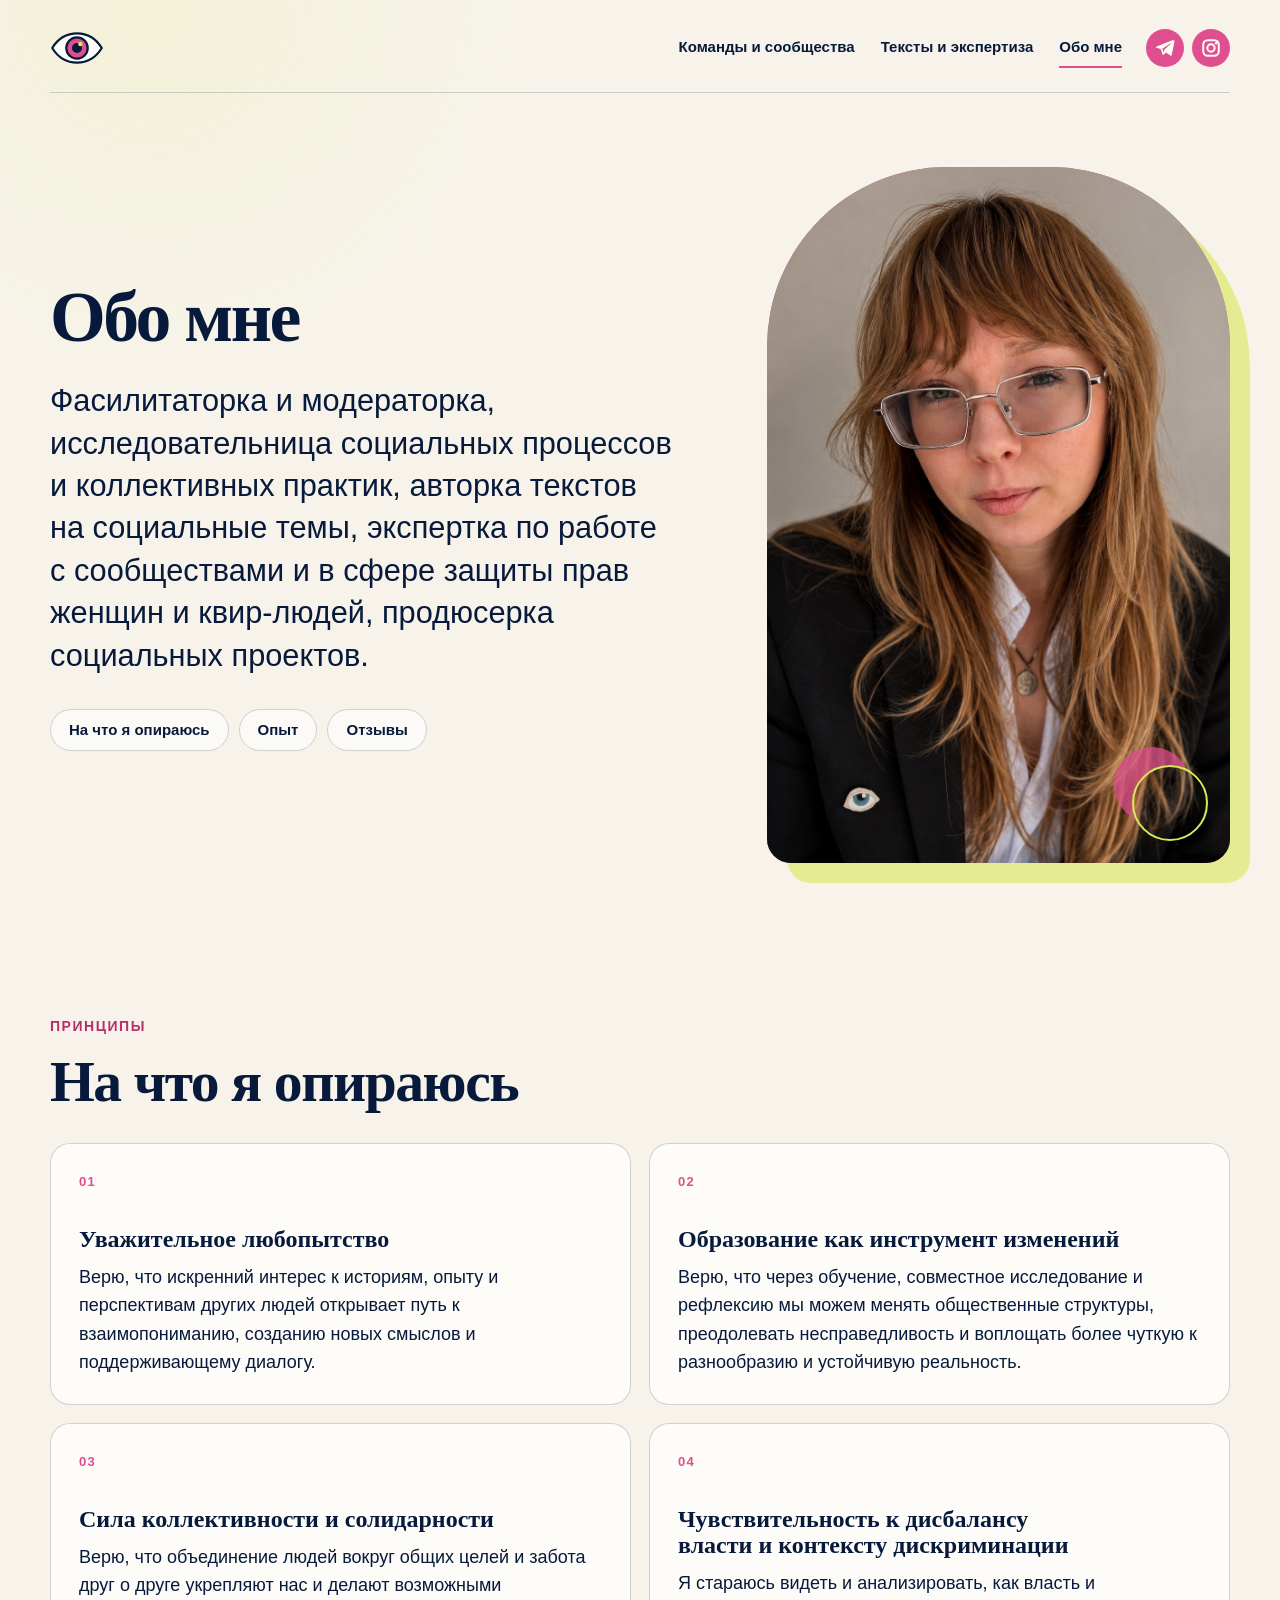
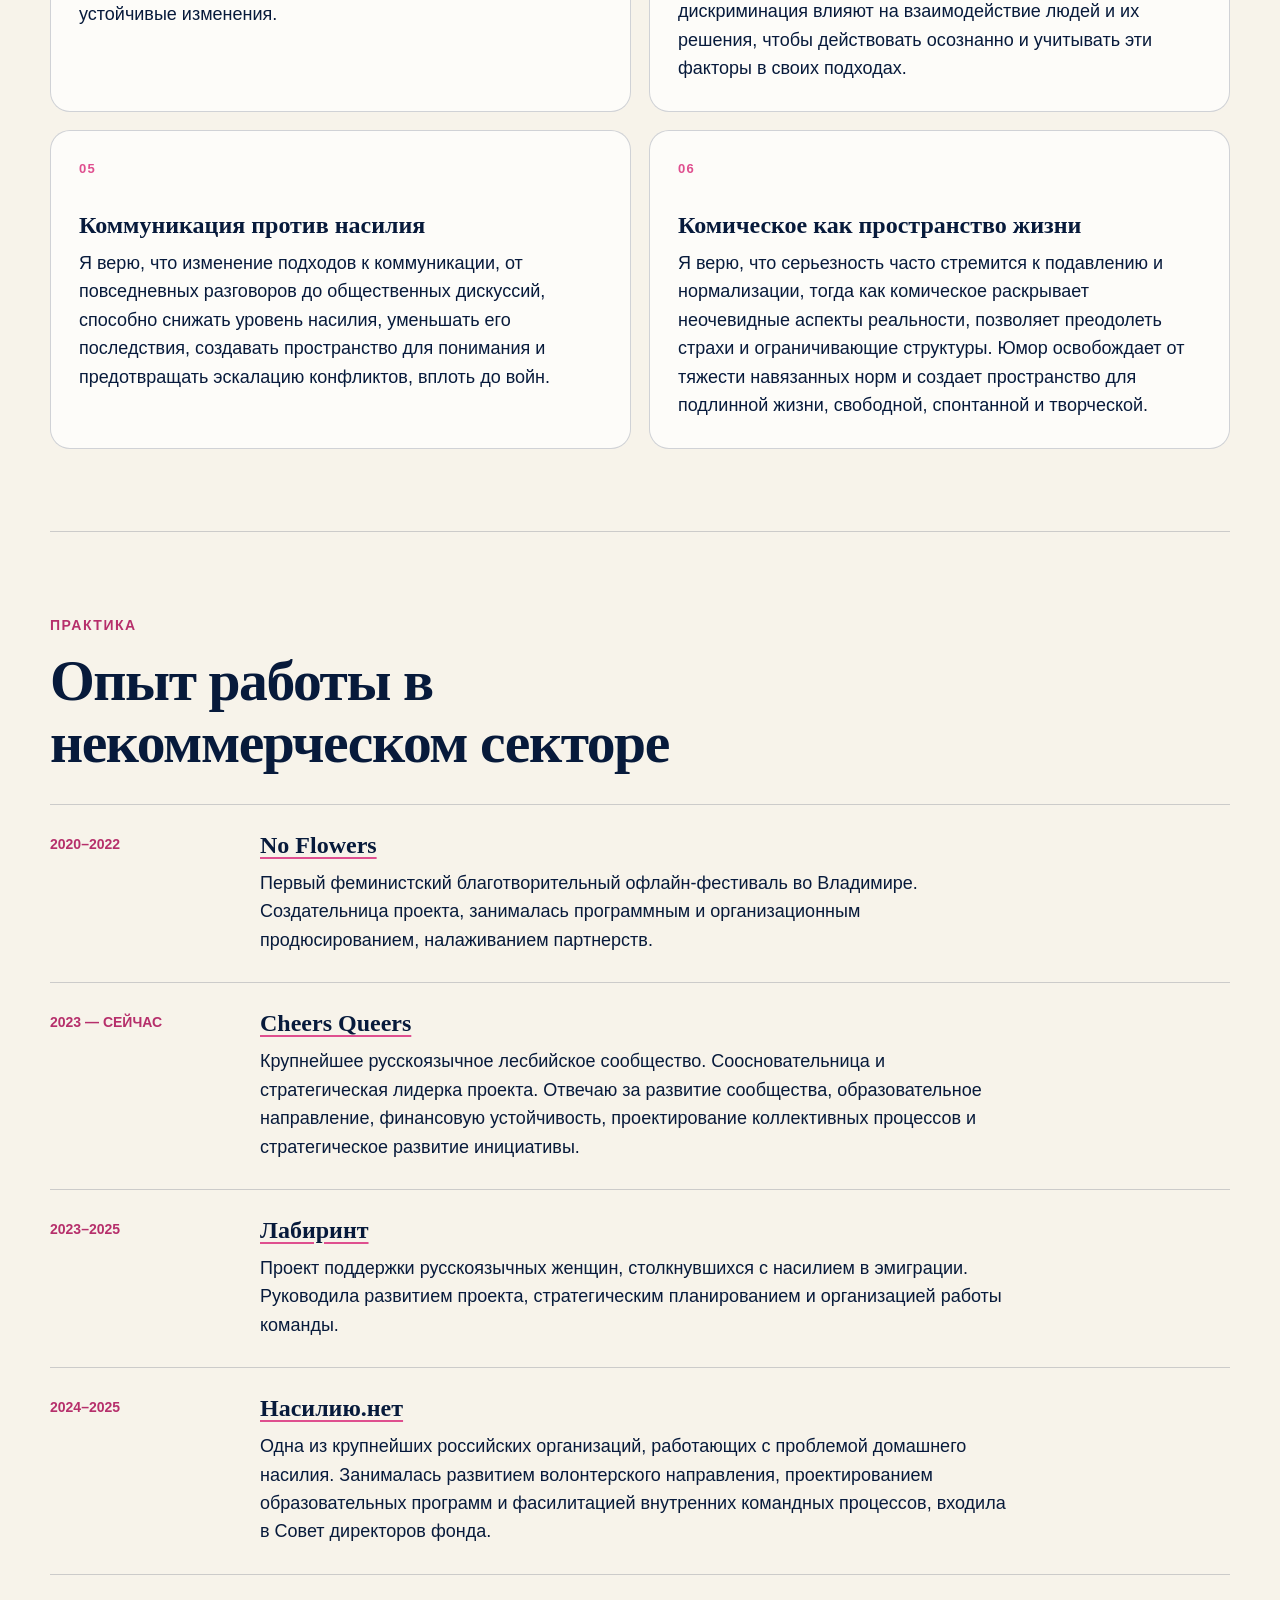
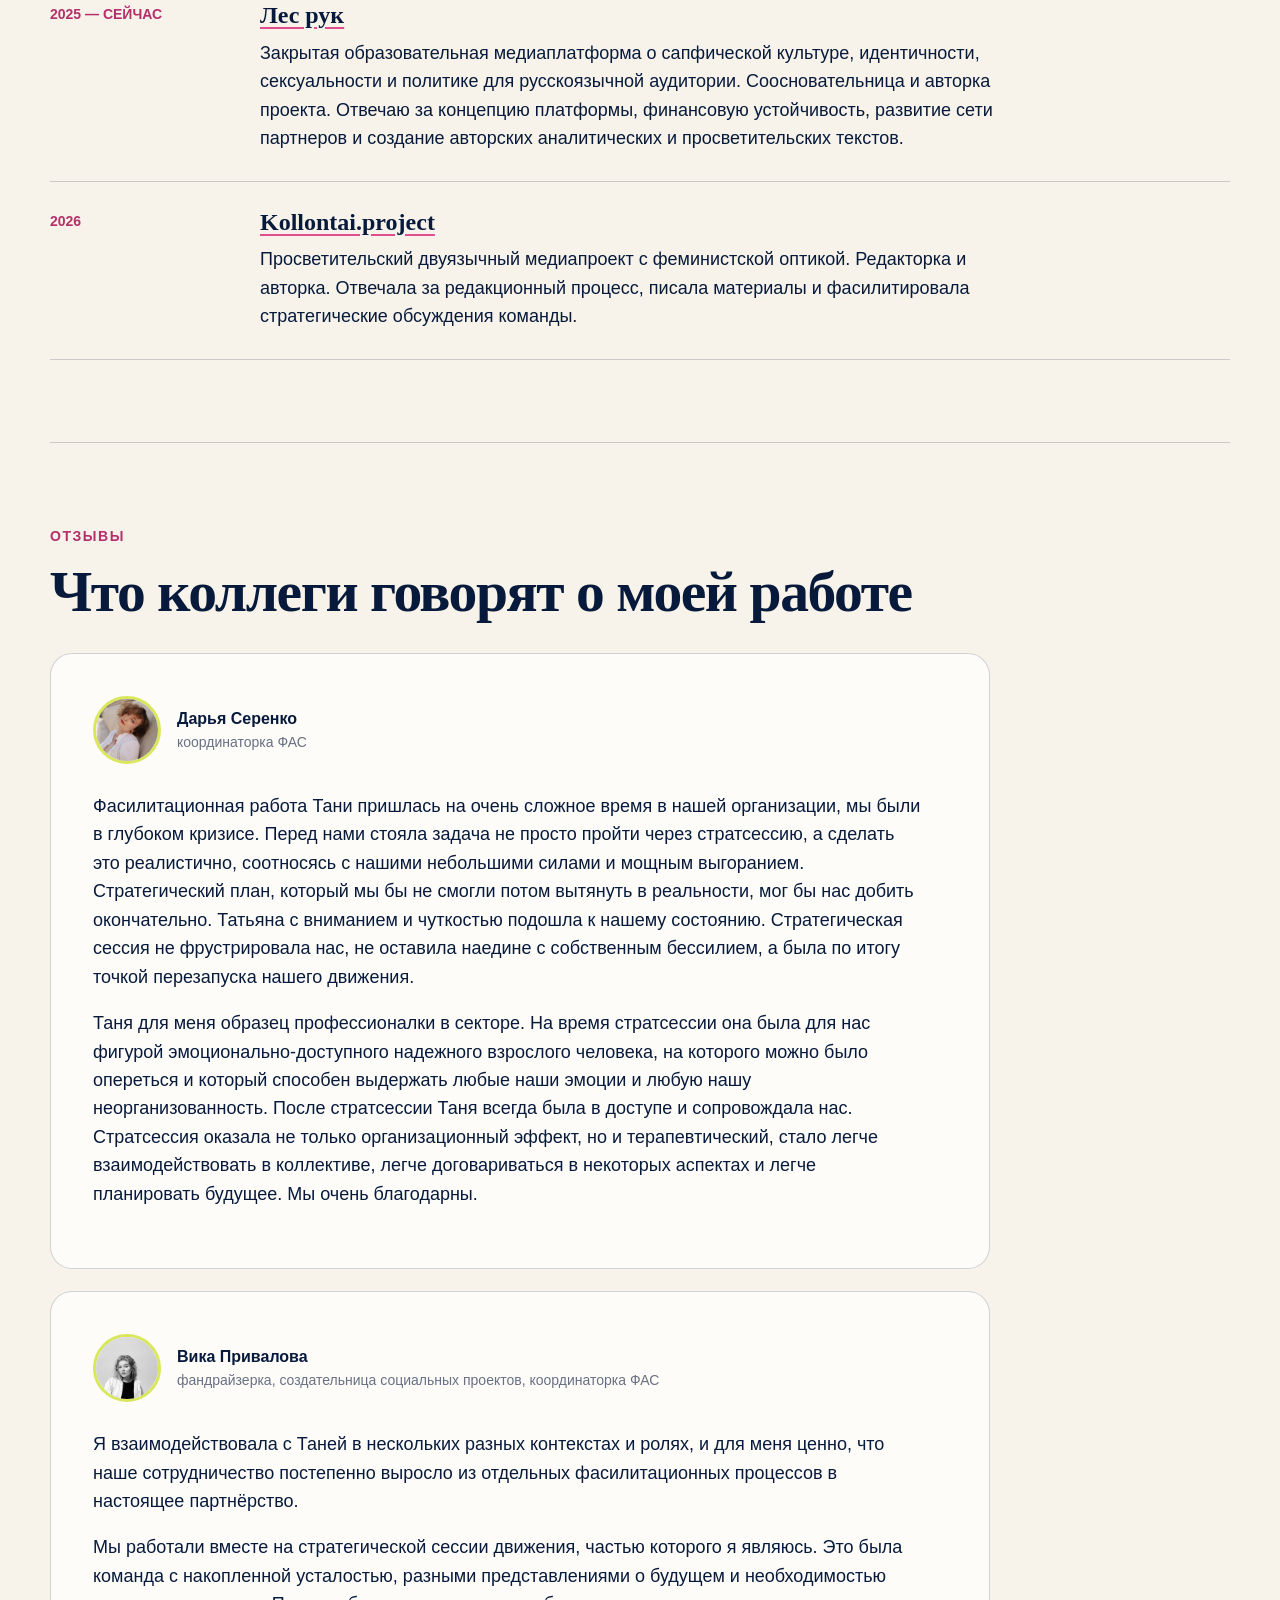
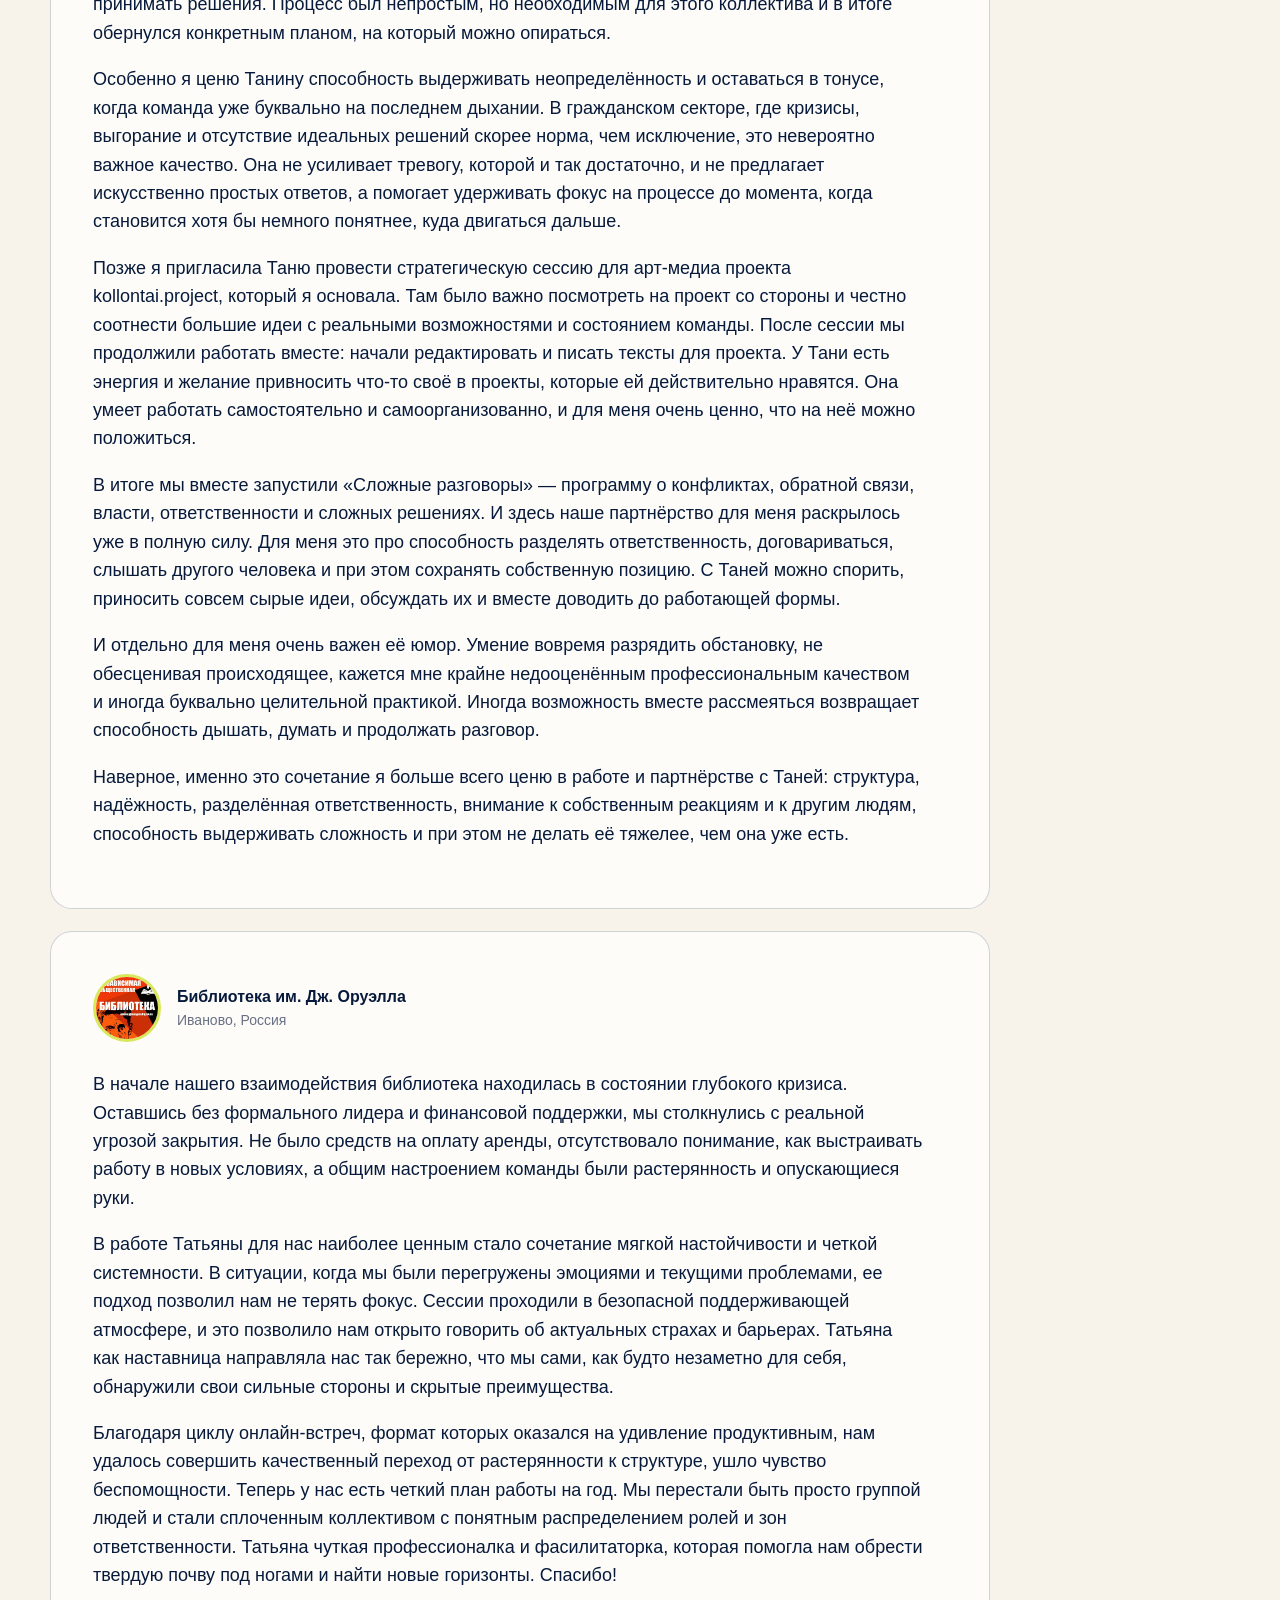
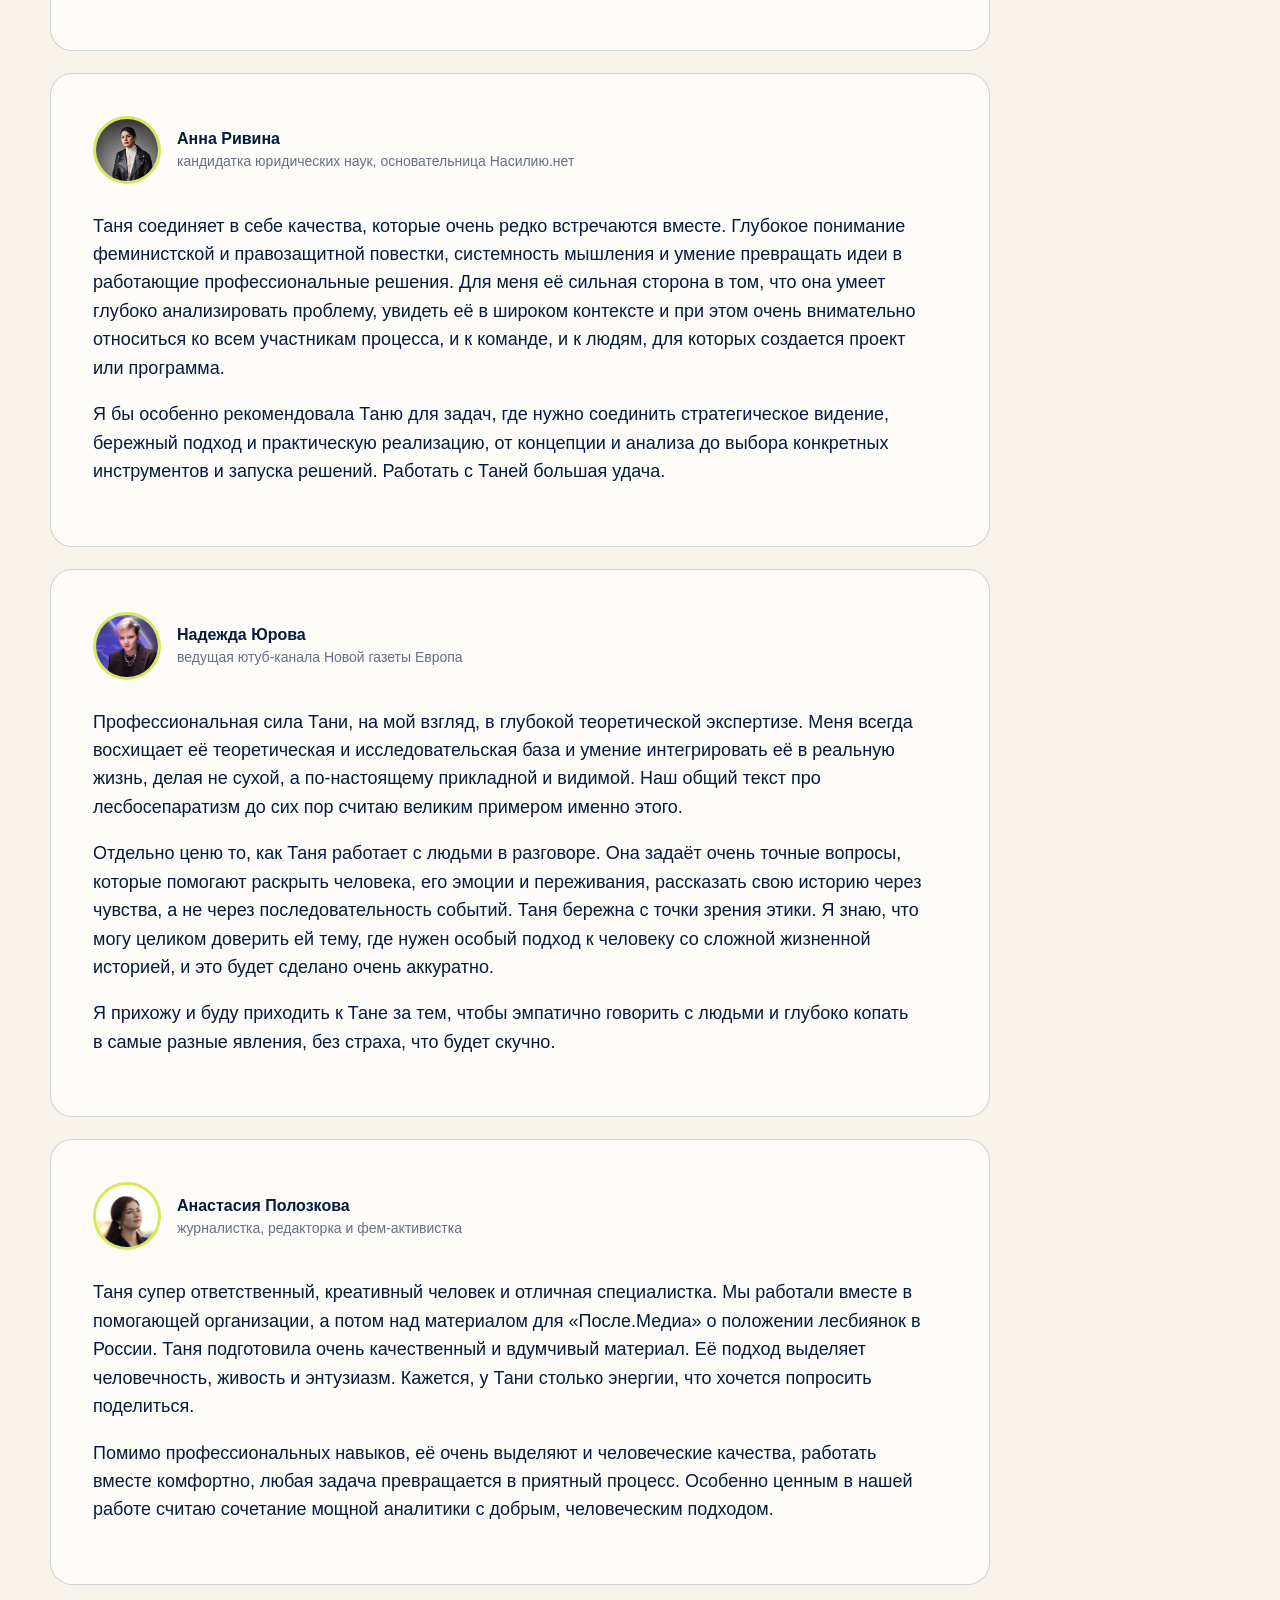
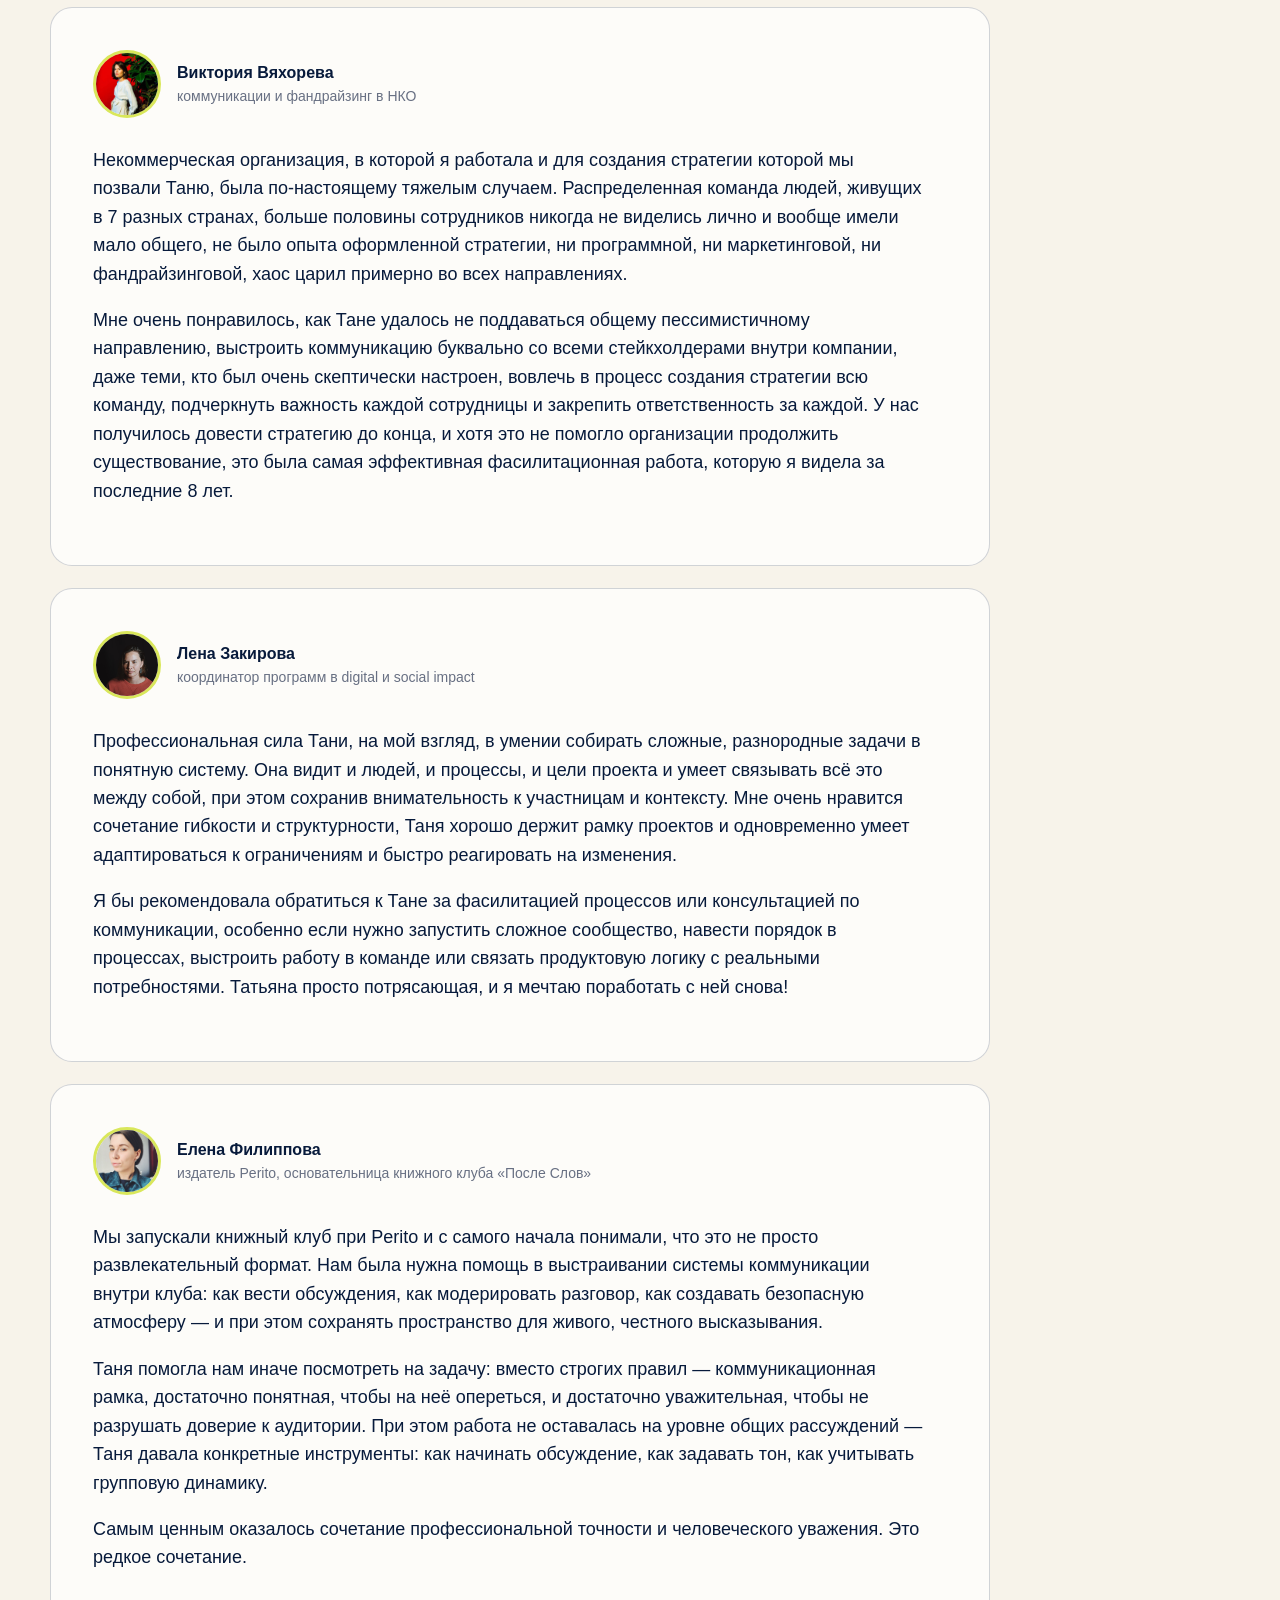
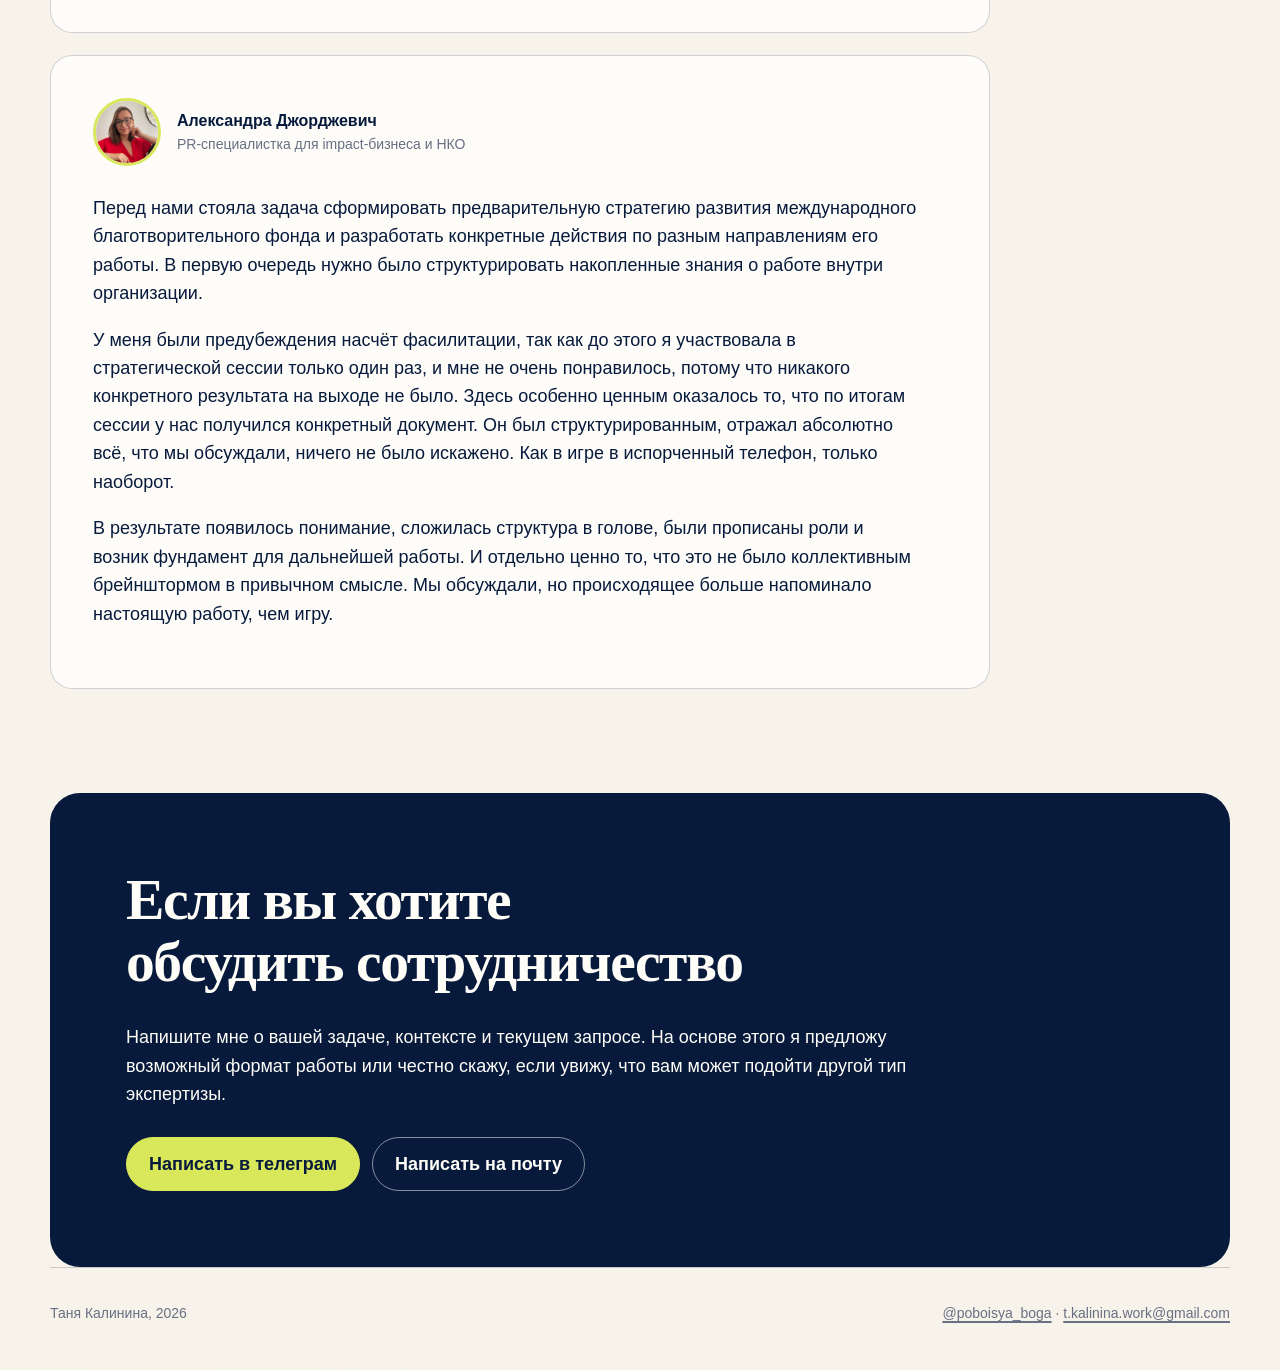
==== about/index.html @ a61ce068 "Ver 1.9" ====
<!DOCTYPE html>
<html lang="ru">
<head>
<meta charset="utf-8">
<!-- Google Tag Manager -->
<script>(function(w,d,s,l,i){w[l]=w[l]||[];w[l].push({'gtm.start':
new Date().getTime(),event:'gtm.js'});var f=d.getElementsByTagName(s)[0],
j=d.createElement(s),dl=l!='dataLayer'?'&l='+l:'';j.async=true;j.src=
'https://www.googletagmanager.com/gtm.js?id='+i+dl;f.parentNode.insertBefore(j,f);
})(window,document,'script','dataLayer','GTM-56VS6ZNW');</script>
<!-- End Google Tag Manager -->

<meta name="viewport" content="width=device-width, initial-scale=1, viewport-fit=cover">
<title>Обо мне — Таня Калинина</title>
<meta name="description" content="Принципы работы, опыт в некоммерческом секторе и полные отзывы коллег.">
<link rel="canonical" href="https://poboisyaboga.com/about/">
<link rel="icon" href="/favicon.svg?v=2" type="image/svg+xml">
<link rel="icon" href="/favicon-32.png?v=2" sizes="32x32" type="image/png">
<link rel="apple-touch-icon" href="/apple-touch-icon.png?v=2">
<meta property="og:type" content="website">
<meta property="og:locale" content="ru_RU">
<meta property="og:url" content="https://poboisyaboga.com/about/">
<meta property="og:title" content="Обо мне и моём опыте">
<meta property="og:description" content="Принципы работы, опыт в некоммерческом секторе и полные отзывы коллег.">
<meta property="og:image" content="https://poboisyaboga.com/og-cover.jpg">
<meta property="og:image:width" content="1200">
<meta property="og:image:height" content="630">
<meta property="og:image:alt" content="Таня Калинина, фасилитаторка и авторка текстов">
<meta name="twitter:card" content="summary_large_image">
<link rel="stylesheet" href="/styles.css?v=9">
<script src="/site.js?v=9" defer></script>
<script type="application/ld+json">
{
 "@context": "https://schema.org",
 "@type": "Person",
 "name": "Таня Калинина",
 "alternateName": "Татьяна Калинина",
 "url": "https://poboisyaboga.com/",
 "image": "https://poboisyaboga.com/img/portrait.jpg",
 "jobTitle": "Фасилитаторка, исследовательница социальных процессов, авторка текстов",
 "description": "Фасилитаторка и модераторка, экспертка по работе с сообществами и в сфере защиты прав женщин и квир-людей, авторка аналитических текстов для медиа.",
 "email": "mailto:t.kalinina.work@gmail.com",
 "knowsLanguage": [
  "ru",
  "en"
 ],
 "knowsAbout": [
  "фасилитация",
  "стратегические сессии",
  "развитие сообществ",
  "комьюнити-билдинг",
  "права женщин",
  "права квир-людей",
  "феминизм",
  "некоммерческий сектор",
  "работа с конфликтами"
 ],
 "sameAs": [
  "https://t.me/poboisya_boga"
 ],
 "worksFor": [
  {
   "@type": "Organization",
   "name": "Cheers Queers"
  },
  {
   "@type": "Organization",
   "name": "Лес рук"
  }
 ]
}
</script>
</head>
<body class="about-page">
<!-- Google Tag Manager (noscript) -->
<noscript><iframe src="https://www.googletagmanager.com/ns.html?id=GTM-56VS6ZNW"
height="0" width="0" style="display:none;visibility:hidden"></iframe></noscript>
<!-- End Google Tag Manager (noscript) -->

<a class="skip" href="#main">К основному содержанию</a>
<div class="wrap">

<div class="topbar">
  <a class="site-symbol" href="/" aria-label="На главную"><img src="/eye-mark.svg" alt="" width="96" height="64"></a>
  <nav class="topnav" id="site-menu" aria-label="Разделы сайта">
    <a href="/teams/">Команды и сообщества</a>
    <a href="/texts/">Тексты и экспертиза</a>
    <a href="/about/" aria-current="page">Обо мне</a>
  </nav>
  <nav class="header-socials" aria-label="Социальные сети">
    <a class="social-link telegram" href="https://t.me/vot_i_dumai" target="_blank" rel="noopener noreferrer" aria-label="Telegram"><img src="/telegram-mark.svg" alt="" width="24" height="24"></a>
    <a class="social-link instagram" href="https://www.instagram.com/poboisya_boga/" target="_blank" rel="noopener noreferrer" aria-label="Instagram"><img src="/instagram-mark.svg" alt="" width="24" height="24"></a>
  </nav>
  <button class="menu-toggle" type="button" aria-expanded="false" aria-controls="site-menu"><span class="menu-label">Меню</span><span class="menu-lines" aria-hidden="true"><i></i><i></i></span></button>
</div>

<main id="main">
<header class="page-intro about-intro">
  <div class="page-intro-copy">
    <h1 class="page">Обо мне</h1>
    <p class="lead">Фасилитаторка и модераторка, исследовательница социальных процессов и коллективных практик, авторка текстов на социальные темы, экспертка по работе с сообществами и в сфере защиты прав женщин и квир-людей, продюсерка социальных проектов.</p>
    <nav class="anchors" aria-label="Разделы страницы">
      <a href="#creed">На что я опираюсь</a>
      <a href="#experience">Опыт</a>
      <a href="#reviews">Отзывы</a>
    </nav>
  </div>
  <figure class="about-portrait"><img src="/img/portrait.jpg" alt="Портрет Тани Калининой" width="900" height="1352"></figure>
</header>

<section id="creed">
  <p class="eyebrow">Принципы</p>
  <h2>На что я опираюсь</h2>
  <ol class="creed">
    <li><h4>Уважительное любопытство</h4><p>Верю, что искренний интерес к историям, опыту и перспективам других людей открывает путь к взаимопониманию, созданию новых смыслов и поддерживающему диалогу.</p></li>
    <li><h4>Образование как инструмент изменений</h4><p>Верю, что через обучение, совместное исследование и рефлексию мы можем менять общественные структуры, преодолевать несправедливость и воплощать более чуткую к разнообразию и устойчивую реальность.</p></li>
    <li><h4>Сила коллективности и солидарности</h4><p>Верю, что объединение людей вокруг общих целей и забота друг о друге укрепляют нас и делают возможными устойчивые изменения.</p></li>
    <li><h4>Чувствительность к дисбалансу власти и контексту дискриминации</h4><p>Я стараюсь видеть и анализировать, как власть и дискриминация влияют на взаимодействие людей и их решения, чтобы действовать осознанно и учитывать эти факторы в своих подходах.</p></li>
    <li><h4>Коммуникация против насилия</h4><p>Я верю, что изменение подходов к коммуникации, от повседневных разговоров до общественных дискуссий, способно снижать уровень насилия, уменьшать его последствия, создавать пространство для понимания и предотвращать эскалацию конфликтов, вплоть до войн.</p></li>
    <li><h4>Комическое как пространство жизни</h4><p>Я верю, что серьезность часто стремится к подавлению и нормализации, тогда как комическое раскрывает неочевидные аспекты реальности, позволяет преодолеть страхи и ограничивающие структуры. Юмор освобождает от тяжести навязанных норм и создает пространство для подлинной жизни, свободной, спонтанной и творческой.</p></li>
  </ol>
</section>

<section id="experience">
  <p class="eyebrow">Практика</p>
  <h2>Опыт работы в некоммерческом секторе</h2>
  <ul class="years">
    <li><span class="when">2020–2022</span><div><h4><a href="https://kluch.media/materials/bez-prazdnika-milykh-dam-seksizma-i-stereotipov-feministskiy-festival-no-flowers-fest/" target="_blank" rel="noopener noreferrer">No Flowers</a></h4><p>Первый феминистский благотворительный офлайн-фестиваль во Владимире. Создательница проекта, занималась программным и организационным продюсированием, налаживанием партнерств.</p></div></li>
    <li><span class="when">2023 — сейчас</span><div><h4><a href="https://cheersdykes.com/" target="_blank" rel="noopener noreferrer">Cheers Queers</a></h4><p>Крупнейшее русскоязычное лесбийское сообщество. Соосновательница и стратегическая лидерка проекта. Отвечаю за развитие сообщества, образовательное направление, финансовую устойчивость, проектирование коллективных процессов и стратегическое развитие инициативы.</p></div></li>
    <li><span class="when">2023–2025</span><div><h4><a href="https://labirint.online/ru/" target="_blank" rel="noopener noreferrer">Лабиринт</a></h4><p>Проект поддержки русскоязычных женщин, столкнувшихся с насилием в эмиграции. Руководила развитием проекта, стратегическим планированием и организацией работы команды.</p></div></li>
    <li><span class="when">2024–2025</span><div><h4><a href="https://nasiliu.net/" target="_blank" rel="noopener noreferrer">Насилию.нет</a></h4><p>Одна из крупнейших российских организаций, работающих с проблемой домашнего насилия. Занималась развитием волонтерского направления, проектированием образовательных программ и фасилитацией внутренних командных процессов, входила в Совет директоров фонда.</p></div></li>
    <li><span class="when">2025 — сейчас</span><div><h4><a href="https://www.patreon.com/Cheers_Queers" target="_blank" rel="noopener noreferrer">Лес рук</a></h4><p>Закрытая образовательная медиаплатформа о сапфической культуре, идентичности, сексуальности и политике для русскоязычной аудитории. Соосновательница и авторка проекта. Отвечаю за концепцию платформы, финансовую устойчивость, развитие сети партнеров и создание авторских аналитических и просветительских текстов.</p></div></li>
    <li><span class="when">2026</span><div><h4><a href="https://www.instagram.com/kollontai.project?stkn=MXByOG9uOTU5Njc3Mw==" target="_blank" rel="noopener noreferrer">Kollontai.project</a></h4><p>Просветительский двуязычный медиапроект с феминистской оптикой. Редакторка и авторка. Отвечала за редакционный процесс, писала материалы и фасилитировала стратегические обсуждения команды.</p></div></li>
  </ul>
</section>

<section id="reviews">
  <p class="eyebrow">Отзывы</p>
  <h2>Что коллеги говорят о моей работе</h2>

  <div class="review">
    <div class="said"><img src="/img/people/serenko.jpg" alt="Дарья Серенко" width="220" height="220" loading="lazy"><p class="who"><b>Дарья Серенко</b>координаторка ФАС</p></div>
    <p>Фасилитационная работа Тани пришлась на очень сложное время в нашей организации, мы были в глубоком кризисе. Перед нами стояла задача не просто пройти через стратсессию, а сделать это реалистично, соотносясь с нашими небольшими силами и мощным выгоранием. Стратегический план, который мы бы не смогли потом вытянуть в реальности, мог бы нас добить окончательно. Татьяна с вниманием и чуткостью подошла к нашему состоянию. Стратегическая сессия не фрустрировала нас, не оставила наедине с собственным бессилием, а была по итогу точкой перезапуска нашего движения.</p>
    <p>Таня для меня образец профессионалки в секторе. На время стратсессии она была для нас фигурой эмоционально-доступного надежного взрослого человека, на которого можно было опереться и который способен выдержать любые наши эмоции и любую нашу неорганизованность. После стратсессии Таня всегда была в доступе и сопровождала нас. Стратсессия оказала не только организационный эффект, но и терапевтический, стало легче взаимодействовать в коллективе, легче договариваться в некоторых аспектах и легче планировать будущее. Мы очень благодарны.</p>
  </div>

  <div class="review">
    <div class="said"><img src="/img/people/privalova.jpg" alt="Вика Привалова" width="220" height="220" loading="lazy"><p class="who"><b>Вика Привалова</b>фандрайзерка, создательница социальных проектов, координаторка ФАС</p></div>
    <p>Я взаимодействовала с Таней в нескольких разных контекстах и ролях, и для меня ценно, что наше сотрудничество постепенно выросло из отдельных фасилитационных процессов в настоящее партнёрство.</p>
    <p>Мы работали вместе на стратегической сессии движения, частью которого я являюсь. Это была команда с накопленной усталостью, разными представлениями о будущем и необходимостью принимать решения. Процесс был непростым, но необходимым для этого коллектива и в итоге обернулся конкретным планом, на который можно опираться.</p>
    <p>Особенно я ценю Танину способность выдерживать неопределённость и оставаться в тонусе, когда команда уже буквально на последнем дыхании. В гражданском секторе, где кризисы, выгорание и отсутствие идеальных решений скорее норма, чем исключение, это невероятно важное качество. Она не усиливает тревогу, которой и так достаточно, и не предлагает искусственно простых ответов, а помогает удерживать фокус на процессе до момента, когда становится хотя бы немного понятнее, куда двигаться дальше.</p>
    <p>Позже я пригласила Таню провести стратегическую сессию для арт-медиа проекта kollontai.project, который я основала. Там было важно посмотреть на проект со стороны и честно соотнести большие идеи с реальными возможностями и состоянием команды. После сессии мы продолжили работать вместе: начали редактировать и писать тексты для проекта. У Тани есть энергия и желание привносить что-то своё в проекты, которые ей действительно нравятся. Она умеет работать самостоятельно и самоорганизованно, и для меня очень ценно, что на неё можно положиться.</p>
    <p>В итоге мы вместе запустили «Сложные разговоры» — программу о конфликтах, обратной связи, власти, ответственности и сложных решениях. И здесь наше партнёрство для меня раскрылось уже в полную силу. Для меня это про способность разделять ответственность, договариваться, слышать другого человека и при этом сохранять собственную позицию. С Таней можно спорить, приносить совсем сырые идеи, обсуждать их и вместе доводить до работающей формы.</p>
    <p>И отдельно для меня очень важен её юмор. Умение вовремя разрядить обстановку, не обесценивая происходящее, кажется мне крайне недооценённым профессиональным качеством и иногда буквально целительной практикой. Иногда возможность вместе рассмеяться возвращает способность дышать, думать и продолжать разговор.</p>
    <p>Наверное, именно это сочетание я больше всего ценю в работе и партнёрстве с Таней: структура, надёжность, разделённая ответственность, внимание к собственным реакциям и к другим людям, способность выдерживать сложность и при этом не делать её тяжелее, чем она уже есть.</p>
  </div>

  <div class="review">
    <div class="said"><img src="/img/people/library.jpg" alt="Библиотека им. Дж. Оруэлла" width="220" height="220" loading="lazy"><p class="who"><b>Библиотека им. Дж. Оруэлла</b>Иваново, Россия</p></div>
    <p>В начале нашего взаимодействия библиотека находилась в состоянии глубокого кризиса. Оставшись без формального лидера и финансовой поддержки, мы столкнулись с реальной угрозой закрытия. Не было средств на оплату аренды, отсутствовало понимание, как выстраивать работу в новых условиях, а общим настроением команды были растерянность и опускающиеся руки.</p>
    <p>В работе Татьяны для нас наиболее ценным стало сочетание мягкой настойчивости и четкой системности. В ситуации, когда мы были перегружены эмоциями и текущими проблемами, ее подход позволил нам не терять фокус. Сессии проходили в безопасной поддерживающей атмосфере, и это позволило нам открыто говорить об актуальных страхах и барьерах. Татьяна как наставница направляла нас так бережно, что мы сами, как будто незаметно для себя, обнаружили свои сильные стороны и скрытые преимущества.</p>
    <p>Благодаря циклу онлайн-встреч, формат которых оказался на удивление продуктивным, нам удалось совершить качественный переход от растерянности к структуре, ушло чувство беспомощности. Теперь у нас есть четкий план работы на год. Мы перестали быть просто группой людей и стали сплоченным коллективом с понятным распределением ролей и зон ответственности. Татьяна чуткая профессионалка и фасилитаторка, которая помогла нам обрести твердую почву под ногами и найти новые горизонты. Спасибо!</p>
  </div>

  <div class="review">
    <div class="said"><img src="/img/people/rivina.jpg" alt="Анна Ривина" width="220" height="220" loading="lazy"><p class="who"><b>Анна Ривина</b>кандидатка юридических наук, основательница Насилию.нет</p></div>
    <p>Таня соединяет в себе качества, которые очень редко встречаются вместе. Глубокое понимание феминистской и правозащитной повестки, системность мышления и умение превращать идеи в работающие профессиональные решения. Для меня её сильная сторона в том, что она умеет глубоко анализировать проблему, увидеть её в широком контексте и при этом очень внимательно относиться ко всем участникам процесса, и к команде, и к людям, для которых создается проект или программа.</p>
    <p>Я бы особенно рекомендовала Таню для задач, где нужно соединить стратегическое видение, бережный подход и практическую реализацию, от концепции и анализа до выбора конкретных инструментов и запуска решений. Работать с Таней большая удача.</p>
  </div>

  <div class="review">
    <div class="said"><img src="/img/people/yurova.jpg" alt="Надежда Юрова" width="220" height="220" loading="lazy"><p class="who"><b>Надежда Юрова</b>ведущая ютуб-канала Новой газеты Европа</p></div>
    <p>Профессиональная сила Тани, на мой взгляд, в глубокой теоретической экспертизе. Меня всегда восхищает её теоретическая и исследовательская база и умение интегрировать её в реальную жизнь, делая не сухой, а по-настоящему прикладной и видимой. Наш общий текст про лесбосепаратизм до сих пор считаю великим примером именно этого.</p>
    <p>Отдельно ценю то, как Таня работает с людьми в разговоре. Она задаёт очень точные вопросы, которые помогают раскрыть человека, его эмоции и переживания, рассказать свою историю через чувства, а не через последовательность событий. Таня бережна с точки зрения этики. Я знаю, что могу целиком доверить ей тему, где нужен особый подход к человеку со сложной жизненной историей, и это будет сделано очень аккуратно.</p>
    <p>Я прихожу и буду приходить к Тане за тем, чтобы эмпатично говорить с людьми и глубоко копать в самые разные явления, без страха, что будет скучно.</p>
  </div>

  <div class="review">
    <div class="said"><img src="/img/people/polozkova.jpg" alt="Анастасия Полозкова" width="220" height="220" loading="lazy"><p class="who"><b>Анастасия Полозкова</b>журналистка, редакторка и фем-активистка</p></div>
    <p>Таня супер ответственный, креативный человек и отличная специалистка. Мы работали вместе в помогающей организации, а потом над материалом для «После.Медиа» о положении лесбиянок в России. Таня подготовила очень качественный и вдумчивый материал. Её подход выделяет человечность, живость и энтузиазм. Кажется, у Тани столько энергии, что хочется попросить поделиться.</p>
    <p>Помимо профессиональных навыков, её очень выделяют и человеческие качества, работать вместе комфортно, любая задача превращается в приятный процесс. Особенно ценным в нашей работе считаю сочетание мощной аналитики с добрым, человеческим подходом.</p>
  </div>

  <div class="review">
    <div class="said"><img src="/img/people/vyahoreva.jpg" alt="Виктория Вяхорева" width="220" height="220" loading="lazy"><p class="who"><b>Виктория Вяхорева</b>коммуникации и фандрайзинг в НКО</p></div>
    <p>Некоммерческая организация, в которой я работала и для создания стратегии которой мы позвали Таню, была по-настоящему тяжелым случаем. Распределенная команда людей, живущих в 7 разных странах, больше половины сотрудников никогда не виделись лично и вообще имели мало общего, не было опыта оформленной стратегии, ни программной, ни маркетинговой, ни фандрайзинговой, хаос царил примерно во всех направлениях.</p>
    <p>Мне очень понравилось, как Тане удалось не поддаваться общему пессимистичному направлению, выстроить коммуникацию буквально со всеми стейкхолдерами внутри компании, даже теми, кто был очень скептически настроен, вовлечь в процесс создания стратегии всю команду, подчеркнуть важность каждой сотрудницы и закрепить ответственность за каждой. У нас получилось довести стратегию до конца, и хотя это не помогло организации продолжить существование, это была самая эффективная фасилитационная работа, которую я видела за последние 8 лет.</p>
  </div>

  <div class="review">
    <div class="said"><img src="/img/people/zakirova.jpg" alt="Лена Закирова" width="220" height="220" loading="lazy"><p class="who"><b>Лена Закирова</b>координатор программ в digital и social impact</p></div>
    <p>Профессиональная сила Тани, на мой взгляд, в умении собирать сложные, разнородные задачи в понятную систему. Она видит и людей, и процессы, и цели проекта и умеет связывать всё это между собой, при этом сохранив внимательность к участницам и контексту. Мне очень нравится сочетание гибкости и структурности, Таня хорошо держит рамку проектов и одновременно умеет адаптироваться к ограничениям и быстро реагировать на изменения.</p>
    <p>Я бы рекомендовала обратиться к Тане за фасилитацией процессов или консультацией по коммуникации, особенно если нужно запустить сложное сообщество, навести порядок в процессах, выстроить работу в команде или связать продуктовую логику с реальными потребностями. Татьяна просто потрясающая, и я мечтаю поработать с ней снова!</p>
  </div>

  <div class="review">
    <div class="said"><img src="/img/people/filippova.jpg" alt="Елена Филиппова" width="220" height="220" loading="lazy"><p class="who"><b>Елена Филиппова</b>издатель Perito, основательница книжного клуба «После Слов»</p></div>
    <p>Мы запускали книжный клуб при Perito и с самого начала понимали, что это не просто развлекательный формат. Нам была нужна помощь в выстраивании системы коммуникации внутри клуба: как вести обсуждения, как модерировать разговор, как создавать безопасную атмосферу — и при этом сохранять пространство для живого, честного высказывания.</p>
    <p>Таня помогла нам иначе посмотреть на задачу: вместо строгих правил — коммуникационная рамка, достаточно понятная, чтобы на неё опереться, и достаточно уважительная, чтобы не разрушать доверие к аудитории. При этом работа не оставалась на уровне общих рассуждений — Таня давала конкретные инструменты: как начинать обсуждение, как задавать тон, как учитывать групповую динамику.</p>
    <p>Самым ценным оказалось сочетание профессиональной точности и человеческого уважения. Это редкое сочетание.</p>
  </div>

  <div class="review">
    <div class="said"><img src="/img/people/dzhordzhevich.jpg" alt="Александра Джорджевич" width="220" height="220" loading="lazy"><p class="who"><b>Александра Джорджевич</b>PR-специалистка для impact-бизнеса и НКО</p></div>
    <p>Перед нами стояла задача сформировать предварительную стратегию развития международного благотворительного фонда и разработать конкретные действия по разным направлениям его работы. В первую очередь нужно было структурировать накопленные знания о работе внутри организации.</p>
    <p>У меня были предубеждения насчёт фасилитации, так как до этого я участвовала в стратегической сессии только один раз, и мне не очень понравилось, потому что никакого конкретного результата на выходе не было. Здесь особенно ценным оказалось то, что по итогам сессии у нас получился конкретный документ. Он был структурированным, отражал абсолютно всё, что мы обсуждали, ничего не было искажено. Как в игре в испорченный телефон, только наоборот.</p>
    <p>В результате появилось понимание, сложилась структура в голове, были прописаны роли и возник фундамент для дальнейшей работы. И отдельно ценно то, что это не было коллективным брейнштормом в привычном смысле. Мы обсуждали, но происходящее больше напоминало настоящую работу, чем игру.</p>
  </div>
</section>

<section class="night">
  <h2>Если вы хотите обсудить сотрудничество</h2>
  <p class="prose">Напишите мне о вашей задаче, контексте и текущем запросе. На основе этого я предложу возможный формат работы или честно скажу, если увижу, что вам может подойти другой тип экспертизы.</p>
  <div class="cta-row">
    <a class="btn" href="https://t.me/poboisya_boga">Написать в телеграм</a>
    <a class="btn ghost" href="mailto:t.kalinina.work@gmail.com">Написать на почту</a>
  </div>
</section>
</main>

<footer>
  <span>Таня Калинина, 2026</span>
  <span><a href="https://t.me/poboisya_boga">@poboisya_boga</a> · <a href="mailto:t.kalinina.work@gmail.com">t.kalinina.work@gmail.com</a></span>
</footer>

</div>
</body>
</html>
---- styles.css ----
:root {
  --ink: #071a3b;
  --paper: #f7f3ea;
  --white: #fffdf8;
  --pink: #df4f8f;
  --pink-dark: #b62f6b;
  --lime: #d9e75b;
  --muted: #687083;
  --line: rgba(7, 26, 59, 0.18);
  --shadow: 0 18px 50px rgba(7, 26, 59, 0.10);
  --serif: Georgia, "Times New Roman", serif;
  --sans: Inter, ui-sans-serif, -apple-system, BlinkMacSystemFont, "Segoe UI", sans-serif;
}

* { box-sizing: border-box; }

html {
  width: 100%;
  max-width: 100%;
  overflow-x: hidden;
  overflow-x: clip;
  scroll-behavior: smooth;
  background: var(--paper);
}

body {
  position: relative;
  width: 100%;
  min-width: 0;
  max-width: 100%;
  overflow-x: hidden;
  overflow-x: clip;
  margin: 0;
  color: var(--ink);
  background:
    radial-gradient(circle at 12% 0%, rgba(217, 231, 91, 0.13), transparent 24rem),
    var(--paper);
  font-family: var(--sans);
  font-size: 18px;
  line-height: 1.58;
  -webkit-font-smoothing: antialiased;
}

img { display: block; max-width: 100%; }

a {
  color: inherit;
  text-decoration-thickness: 1.5px;
  text-underline-offset: 0.18em;
}

a:hover { text-decoration-color: var(--pink); }

button, input, textarea, select { font: inherit; }

.wrap {
  width: min(1180px, calc(100% - 48px));
  max-width: 100%;
  margin: 0 auto;
}

main,
section,
header,
footer,
.topbar,
.hero,
.page-intro,
.page-intro-copy,
.doors,
.voices,
.practice-stats,
.work-format-copy,
.statement,
.talk,
.pubs,
.years,
.creed,
.card,
.review,
.voice,
.door {
  min-width: 0;
}

h1,
h2,
h3,
h4,
p,
li,
blockquote,
.who,
footer a,
.pubs a {
  overflow-wrap: break-word;
}

footer a,
.pubs a {
  overflow-wrap: anywhere;
}

.skip {
  position: fixed;
  z-index: 100;
  left: 16px;
  top: 12px;
  padding: 10px 14px;
  color: var(--ink);
  background: var(--lime);
  border-radius: 999px;
  transform: translateY(-160%);
}

.skip:focus { transform: none; }

.topbar {
  position: relative;
  z-index: 20;
  display: flex;
  align-items: center;
  justify-content: flex-start;
  gap: 16px;
  padding: 28px 0 24px;
  border-bottom: 1px solid var(--line);
}

.site-symbol {
  display: inline-flex;
  flex: 0 0 auto;
  width: 54px;
  height: 38px;
  align-items: center;
  justify-content: center;
  text-decoration: none;
  transition: transform 160ms ease;
}

.site-symbol img {
  width: 54px;
  height: auto;
}

.site-symbol:hover { transform: rotate(-3deg); }

.topnav { margin-left: auto; }

.header-socials {
  display: flex;
  flex: 0 0 auto;
  gap: 8px;
  margin-left: 8px;
}

.social-link {
  display: grid;
  width: 38px;
  height: 38px;
  place-items: center;
  border-radius: 50%;
  transition: transform 160ms ease;
}

.social-link:hover { transform: translateY(-2px); }
.social-link.telegram,
.social-link.instagram { background: var(--pink); }
.social-link img { width: 22px; height: 22px; }

.mark {
  font-family: var(--serif);
  font-size: 25px;
  font-weight: 700;
  text-decoration: none;
  white-space: nowrap;
}

.topnav {
  display: flex;
  align-items: center;
  justify-content: flex-end;
  gap: 10px 26px;
  flex-wrap: wrap;
  font-size: 15px;
  font-weight: 650;
}

.topnav a {
  padding: 7px 0;
  text-decoration: none;
  border-bottom: 2px solid transparent;
}

.topnav a:hover,
.topnav a[aria-current="page"] { border-color: var(--pink); }

.menu-toggle { display: none; }

main { padding: 42px 0 0; }

section {
  padding: 82px 0;
  border-top: 1px solid var(--line);
}

main > section:first-of-type { border-top: 0; }

h1, h2, h3, h4, p { margin-top: 0; }

h1, h2, h3, h4 {
  color: var(--ink);
  font-family: var(--serif);
  line-height: 1.08;
  text-wrap: balance;
}

h1 { font-size: clamp(46px, 5.6vw, 72px); letter-spacing: -0.035em; }
h1.page { max-width: 850px; margin: 0 0 24px; }
h2 { max-width: 900px; margin-bottom: 30px; font-size: clamp(36px, 4.5vw, 58px); letter-spacing: -0.025em; }
h3 { margin: 48px 0 20px; font-size: clamp(28px, 3.2vw, 40px); }
h4 { margin-bottom: 10px; font-size: 24px; }

.lead,
.lede,
.prose {
  max-width: 820px;
}

.lead,
.lede {
  font-size: clamp(22px, 2.4vw, 31px);
  line-height: 1.38;
}

.page + .lead { margin-bottom: 32px; }

.page-intro {
  position: relative;
  display: grid;
  grid-template-columns: minmax(0, 1.35fr) minmax(270px, 0.65fr);
  gap: clamp(36px, 7vw, 96px);
  align-items: center;
  min-height: 510px;
  padding: 32px 0 70px;
}

.page-intro .anchors { margin-bottom: 0; }

.teams-intro {
  grid-template-columns: minmax(0, 920px);
  min-height: 0;
  padding-bottom: 50px;
}

.practice-stats {
  display: grid;
  grid-template-columns: repeat(4, minmax(0, 1fr));
  gap: 14px;
  margin: 0 0 44px;
}

.practice-stat {
  display: flex;
  flex-direction: column;
  justify-content: space-between;
  min-height: 178px;
  padding: 24px 22px;
  background: rgba(255, 255, 255, 0.72);
  border: 1px solid var(--line);
  border-radius: 22px;
}

.practice-stat:nth-child(2) {
  color: var(--white);
  background: var(--pink);
  border-color: var(--pink);
}

.practice-stat:nth-child(3) {
  background: var(--lime);
  border-color: var(--lime);
}

.practice-stat:nth-child(4) {
  color: var(--white);
  background: var(--ink);
  border-color: var(--ink);
}

.practice-stat strong {
  display: block;
  font-family: var(--serif);
  font-size: clamp(30px, 3vw, 42px);
  font-weight: 700;
  letter-spacing: -0.03em;
  line-height: 1;
}

.practice-stat span {
  display: block;
  margin-top: 24px;
  font-size: 16px;
  font-weight: 650;
  line-height: 1.3;
}

.work-format {
  position: relative;
  overflow: hidden;
  margin: 22px 0 0;
  padding: clamp(32px, 5vw, 56px);
  color: var(--ink);
  background: rgba(255, 255, 255, 0.72);
  border: 1px solid var(--line);
  border-radius: 28px;
  box-shadow: var(--shadow);
}

.work-format::before {
  content: "";
  position: absolute;
  inset: 0 0 auto;
  height: 9px;
  background: linear-gradient(90deg, var(--pink) 0 38%, var(--lime) 38% 100%);
}

.work-format > * {
  position: relative;
  z-index: 1;
}

.work-format .eyebrow { color: var(--pink-dark); }

.work-format-copy {
  display: grid;
  grid-template-columns: minmax(0, 0.85fr) minmax(0, 1.15fr);
  gap: clamp(28px, 6vw, 76px);
  align-items: start;
}

.work-format h2 {
  margin: 0;
  font-size: clamp(34px, 4vw, 50px);
}

.work-format p {
  max-width: 650px;
  margin: 4px 0 0;
  font-size: 19px;
  line-height: 1.55;
}

.section-actions {
  margin-top: 30px;
}

#contact {
  scroll-margin-top: 24px;
}

.about-intro {
  grid-template-columns: minmax(0, 1.15fr) minmax(300px, 0.85fr);
  align-items: stretch;
}

.about-intro .page-intro-copy { align-self: center; }

.about-portrait {
  position: relative;
  overflow: hidden;
  min-height: 510px;
  margin: 0;
  border-radius: 180px 180px 24px 24px;
  background: var(--pink);
  box-shadow: 20px 20px 0 rgba(217, 231, 91, 0.62);
}

.about-portrait::after {
  content: "";
  position: absolute;
  right: 22px;
  bottom: 22px;
  width: 72px;
  height: 72px;
  border: 2px solid var(--lime);
  border-radius: 50%;
  box-shadow: -18px -18px 0 rgba(223, 79, 143, 0.72);
}

.about-portrait img { width: 100%; height: 100%; object-fit: cover; object-position: center 28%; }

.motif-art {
  position: relative;
  width: min(100%, 360px);
  aspect-ratio: 1;
  justify-self: end;
}

.motif-art span { position: absolute; display: block; }

.motif-balance span:nth-child(1) {
  inset: 6% 12% 24% 8%;
  border: 3px solid var(--ink);
  border-radius: 50%;
}

.motif-balance span:nth-child(2) {
  right: 0;
  bottom: 8%;
  width: 58%;
  height: 58%;
  border-radius: 50%;
  background: var(--pink);
  mix-blend-mode: multiply;
}

.motif-balance span:nth-child(3) {
  left: 2%;
  bottom: 2%;
  width: 42%;
  height: 42%;
  border-radius: 48% 52% 67% 33% / 43% 38% 62% 57%;
  background: var(--lime);
  transform: rotate(22deg);
}

.motif-words span:nth-child(1) {
  inset: 8% 8% 14% 14%;
  border: 3px solid var(--pink);
  border-radius: 45% 55% 35% 65% / 58% 40% 60% 42%;
  transform: rotate(-12deg);
}

.motif-words span:nth-child(2),
.motif-words span:nth-child(3) {
  right: 2%;
  width: 72%;
  height: 22%;
  border-radius: 999px;
}

.motif-words span:nth-child(2) { top: 30%; background: var(--lime); transform: rotate(8deg); }
.motif-words span:nth-child(3) { top: 51%; background: var(--ink); transform: rotate(-8deg); }

.eyebrow,
.srcname {
  margin-bottom: 14px;
  color: var(--pink-dark);
  font-size: 14px;
  font-weight: 800;
  letter-spacing: 0.11em;
  text-transform: uppercase;
}

.anchors {
  display: flex;
  flex-wrap: wrap;
  gap: 10px;
  margin: 0 0 58px;
}

.anchors a,
.pill {
  display: inline-flex;
  align-items: center;
  min-height: 42px;
  padding: 8px 18px;
  border-radius: 999px;
  text-decoration: none;
}

.anchors a {
  color: var(--ink);
  background: rgba(255, 255, 255, 0.58);
  border: 1px solid var(--line);
  font-size: 15px;
  font-weight: 700;
}

.anchors a:hover { background: var(--lime); }

.night {
  color: var(--white);
  background: var(--ink);
  border: 0;
  border-radius: 30px;
  padding: clamp(38px, 6vw, 76px);
}

.night h1,
.night h2,
.night h3,
.night h4 { color: var(--white); }

.hero {
  display: grid;
  grid-template-columns: minmax(0, 1.1fr) minmax(310px, 0.9fr);
  align-items: stretch;
  gap: clamp(32px, 5vw, 72px);
  margin-bottom: 24px;
}

.hero h1 {
  max-width: 720px;
  margin: 28px 0 24px;
  font-size: clamp(42px, 4.3vw, 56px);
}

.hero .lede {
  color: #cbd2e0;
  font-size: clamp(20px, 2vw, 26px);
}
.hero .second { max-width: 710px; margin-top: 28px; font-size: 20px; color: var(--lime); }

.pills { display: flex; flex-wrap: wrap; gap: 10px; }

.pill {
  min-height: 0;
  color: var(--white);
  background: var(--pink);
  font-size: 15px;
  line-height: 1.2;
}

.pill.alt { color: var(--ink); background: var(--lime); }

.duplex {
  overflow: hidden;
  min-height: 500px;
  border-radius: 22px;
  background: linear-gradient(145deg, var(--pink), #85235b);
}

.duplex img { width: 100%; height: 100%; object-fit: cover; }

.doors,
.voices {
  display: grid;
  grid-template-columns: repeat(2, minmax(0, 1fr));
  gap: 20px;
}

.door,
.voice,
.card,
.review {
  background: rgba(255, 255, 255, 0.72);
  border: 1px solid var(--line);
  border-radius: 22px;
}

.door {
  display: flex;
  flex-direction: column;
  justify-content: space-between;
  min-height: 330px;
  padding: 32px;
  text-decoration: none;
  transition: transform 160ms ease, box-shadow 160ms ease, background 160ms ease;
}

.door:hover {
  background: var(--white);
  box-shadow: var(--shadow);
  transform: translateY(-4px);
}

.door h3 { margin: 0 0 18px; }
.door p { color: #41495a; }
.go { color: var(--pink-dark); font-weight: 800; }
.go::after { content: " →"; }

.inline-cta {
  max-width: 850px;
  margin: 28px 0 0;
  padding: 20px 24px;
  background: rgba(217, 231, 91, 0.35);
  border-left: 5px solid var(--lime);
  border-radius: 0 14px 14px 0;
}

.grid { position: relative; }

.decorated {
  position: relative;
  isolation: isolate;
  overflow: hidden;
  min-height: 500px;
}

.decorated > * { position: relative; z-index: 1; }
.decorated > h2 { max-width: 760px; }
.decorated > .prose { max-width: min(760px, 70%); }

.decorated::before,
.decorated::after {
  content: "";
  position: absolute;
  z-index: 0;
  pointer-events: none;
}

.motif-orbit::before {
  right: 4%;
  top: 120px;
  width: 230px;
  height: 230px;
  border: 3px solid var(--pink);
  border-radius: 50%;
  box-shadow: 0 0 0 34px rgba(217, 231, 91, 0.62), 0 0 0 37px var(--ink);
}

.motif-orbit::after {
  right: 2%;
  top: 82px;
  width: 250px;
  height: 330px;
  border: 2px solid rgba(7, 26, 59, 0.72);
  border-radius: 50%;
  transform: rotate(48deg);
}

.motif-blob::before {
  right: 2%;
  top: 112px;
  width: 300px;
  height: 260px;
  border-radius: 62% 38% 67% 33% / 42% 58% 42% 58%;
  background: var(--pink);
  opacity: 0.86;
  transform: rotate(16deg);
}

.motif-blob::after {
  right: 10%;
  top: 180px;
  width: 175px;
  height: 175px;
  border: 3px solid var(--ink);
  border-radius: 44% 56% 38% 62% / 63% 35% 65% 37%;
  background: var(--lime);
  transform: rotate(-24deg);
}

.motif-thread::before {
  right: 5%;
  top: 100px;
  width: 280px;
  height: 300px;
  border: 3px solid var(--ink);
  border-radius: 50% 42% 58% 44%;
  transform: rotate(35deg);
}

.motif-thread::after {
  right: 7%;
  top: 142px;
  width: 210px;
  height: 210px;
  border: 24px solid var(--lime);
  border-right-color: var(--pink);
  border-radius: 50%;
  transform: rotate(-28deg);
}

.statement {
  display: grid;
  grid-template-columns: minmax(0, 0.95fr) minmax(0, 1.05fr);
  gap: 18px clamp(38px, 7vw, 90px);
  align-items: start;
  min-height: 0;
}

.statement .eyebrow { grid-column: 1 / -1; }

.statement h2 {
  max-width: none;
  margin: 0;
  font-size: clamp(34px, 3.7vw, 48px);
}

.statement .lead {
  max-width: 620px;
  margin: 2px 0 0;
  font-size: clamp(19px, 2vw, 25px);
  line-height: 1.48;
}

.talk,
.plain,
.pubs,
.years,
.creed {
  padding: 0;
  margin: 0;
  list-style: none;
}

.talk {
  display: grid;
  grid-template-columns: repeat(2, minmax(0, 1fr));
  gap: 14px;
}

.talk li,
.plain li {
  position: relative;
  padding: 20px 22px 20px 48px;
  background: rgba(255, 255, 255, 0.68);
  border: 1px solid var(--line);
  border-radius: 16px;
}

.talk li::before,
.plain li::before {
  content: "";
  position: absolute;
  left: 20px;
  top: 28px;
  width: 12px;
  height: 12px;
  border-radius: 50%;
  background: var(--pink);
}

.plain { display: grid; gap: 10px; max-width: 860px; }
.plain li::before { background: var(--lime); border: 1px solid var(--ink); }

.mk {
  padding: 0 0.14em;
  background: linear-gradient(transparent 58%, rgba(217, 231, 91, 0.75) 58%);
}

.prose p { margin-bottom: 1.15em; }
.prose h4 { margin-top: 34px; }

.band {
  overflow: hidden;
  height: min(68vw, 610px);
  margin-top: 22px;
  border-radius: 24px;
  background: linear-gradient(135deg, rgba(223, 79, 143, 0.38), rgba(217, 231, 91, 0.58));
}

.band img { width: 100%; height: 100%; object-fit: cover; object-position: center 42%; }

.caption {
  margin: 10px 4px 54px;
  color: var(--muted);
  font-size: 14px;
}

.pubs { border-top: 1px solid var(--line); }

.pubs li {
  display: grid;
  grid-template-columns: minmax(0, 1fr) minmax(140px, 220px);
  gap: 26px;
  align-items: start;
  padding: 23px 0;
  border-bottom: 1px solid var(--line);
}

.pubs a { font-family: var(--serif); font-size: 23px; font-weight: 700; line-height: 1.28; }
.pubs .meta { color: var(--muted); font-size: 14px; text-align: right; }
.pubs.compact li { padding: 16px 0; }
.pubs.compact a { font-size: 19px; }
.srcname { margin: 44px 0 5px; }

.slider { max-width: 920px; }
.slide { display: none; }
.slide.on { display: block; }

.card { padding: clamp(28px, 5vw, 54px); box-shadow: var(--shadow); }

blockquote {
  margin: 0 0 30px;
  font-family: var(--serif);
  font-size: clamp(26px, 3.4vw, 40px);
  font-weight: 700;
  line-height: 1.2;
  quotes: "“" "”";
}

blockquote::before { content: open-quote; color: var(--pink); }
blockquote::after { content: close-quote; color: var(--pink); }

.said {
  display: flex;
  align-items: center;
  gap: 16px;
  margin-top: 24px;
}

.said img {
  flex: 0 0 auto;
  width: 68px;
  height: 68px;
  object-fit: cover;
  border-radius: 50%;
  border: 3px solid var(--lime);
}

.who { margin: 0; color: var(--muted); font-size: 14px; line-height: 1.35; }
.who b { display: block; margin-bottom: 3px; color: var(--ink); font-size: 16px; }

.toggle,
.arrow,
.dot {
  border: 0;
  cursor: pointer;
}

.toggle {
  margin-top: 24px;
  padding: 0;
  color: var(--pink-dark);
  background: transparent;
  font-weight: 800;
  text-decoration: underline;
  text-underline-offset: 0.2em;
}

.more { display: none; margin-top: 24px; padding-top: 20px; border-top: 1px solid var(--line); }
.card.open .more { display: block; }

.rail {
  display: flex;
  align-items: center;
  gap: 10px;
  margin-top: 20px;
}

.arrow {
  display: grid;
  width: 44px;
  height: 44px;
  place-items: center;
  color: var(--ink);
  background: var(--lime);
  border-radius: 50%;
  font-weight: 800;
}

.dots { display: flex; flex-wrap: wrap; gap: 6px; margin-left: 6px; }
.dot { width: 9px; height: 9px; padding: 0; background: rgba(7, 26, 59, 0.23); border-radius: 50%; }
.dot[aria-selected="true"] { background: var(--pink); }
.count { margin-left: auto; color: var(--muted); font-size: 14px; }

.voices { margin-top: 28px; }
.voice { display: flex; flex-direction: column; justify-content: space-between; padding: 30px; }
.voice blockquote { font-size: 27px; }

.review {
  max-width: 940px;
  margin-bottom: 22px;
  padding: clamp(26px, 4vw, 42px);
}

.review .said { margin: 0 0 28px; }
.review > p { max-width: 830px; }

.creed {
  display: grid;
  grid-template-columns: repeat(2, minmax(0, 1fr));
  gap: 18px;
  counter-reset: creed;
}

.creed li {
  min-height: 260px;
  padding: 28px;
  background: rgba(255, 255, 255, 0.7);
  border: 1px solid var(--line);
  border-radius: 20px;
  counter-increment: creed;
}

.creed li::before {
  content: counter(creed, decimal-leading-zero);
  display: block;
  margin-bottom: 34px;
  color: var(--pink);
  font-size: 13px;
  font-weight: 900;
  letter-spacing: 0.1em;
}

.creed p { margin-bottom: 0; }

.years li {
  display: grid;
  grid-template-columns: 180px minmax(0, 1fr);
  gap: 30px;
  padding: 28px 0;
  border-top: 1px solid var(--line);
}

.years li:last-child { border-bottom: 1px solid var(--line); }
.when { color: var(--pink-dark); font-size: 14px; font-weight: 800; text-transform: uppercase; }
.years p { max-width: 750px; margin-bottom: 0; }

.years h4 a {
  text-decoration-color: var(--pink);
  text-decoration-thickness: 2px;
}

.years h4 a:hover { color: var(--pink-dark); }

.cta-row { display: flex; flex-wrap: wrap; gap: 12px; margin-top: 28px; }

.btn {
  display: inline-flex;
  align-items: center;
  justify-content: center;
  min-height: 50px;
  padding: 12px 22px;
  color: var(--ink);
  background: var(--lime);
  border: 1px solid var(--lime);
  border-radius: 999px;
  font-weight: 800;
  text-decoration: none;
}

.btn:hover { background: var(--white); border-color: var(--white); }
.btn.ghost { color: var(--white); background: transparent; border-color: rgba(255, 255, 255, 0.5); }
.btn.ghost:hover { color: var(--ink); background: var(--white); }

footer {
  display: flex;
  justify-content: space-between;
  gap: 24px;
  padding: 34px 0 46px;
  color: var(--muted);
  font-size: 14px;
  border-top: 1px solid var(--line);
}

footer span:last-child { text-align: right; }

@media (max-width: 860px) {
  .hero { grid-template-columns: 1fr; }
  .duplex { min-height: 460px; }
  .page-intro { grid-template-columns: 1fr; min-height: 0; padding-bottom: 56px; }
  .motif-art { width: 230px; position: absolute; right: 0; bottom: 32px; opacity: 0.18; }
  .about-intro { grid-template-columns: minmax(0, 1.05fr) minmax(250px, 0.7fr); }
  .about-portrait { min-height: 440px; }
  .doors, .voices, .creed, .talk { grid-template-columns: 1fr; }
  .door { min-height: 270px; }
  .practice-stats { grid-template-columns: repeat(2, minmax(0, 1fr)); }
  .work-format-copy { grid-template-columns: 1fr; gap: 16px; }
  .statement { grid-template-columns: 1fr; gap: 24px; }
  .pubs li { grid-template-columns: 1fr; gap: 8px; }
  .pubs .meta { text-align: left; }
}

@media (max-width: 640px) {
  body { font-size: 16px; }
  .wrap { width: min(100% - 28px, 1180px); }
  .topbar { align-items: center; gap: 10px; padding: 18px 0; }
  .site-symbol { width: 46px; height: 34px; }
  .site-symbol img { width: 46px; }
  .header-socials { gap: 6px; }
  .social-link { width: 34px; height: 34px; }
  .social-link img { width: 19px; height: 19px; }
  .mark { font-size: 22px; }
  .menu-toggle {
    display: inline-flex;
    flex: 0 0 auto;
    align-items: center;
    gap: 10px;
    min-height: 42px;
    padding: 8px 13px;
    color: var(--ink);
    background: var(--lime);
    border: 1px solid var(--ink);
    border-radius: 999px;
    cursor: pointer;
    font-size: 13px;
    font-weight: 800;
  }
  .menu-lines { display: grid; gap: 5px; width: 18px; }
  .menu-lines i { display: block; width: 18px; height: 2px; background: currentColor; transition: transform 160ms ease; }
  .menu-toggle[aria-expanded="true"] .menu-lines i:first-child { transform: translateY(3.5px) rotate(45deg); }
  .menu-toggle[aria-expanded="true"] .menu-lines i:last-child { transform: translateY(-3.5px) rotate(-45deg); }
  .topnav {
    position: absolute;
    top: calc(100% + 10px);
    left: 0;
    right: 0;
    display: grid;
    gap: 0;
    padding: 10px;
    text-align: left;
    background: var(--ink);
    border-radius: 18px;
    box-shadow: var(--shadow);
    opacity: 0;
    visibility: hidden;
    transform: translateY(-8px);
    transition: opacity 160ms ease, transform 160ms ease, visibility 160ms ease;
    margin-left: 0;
  }
  .header-socials { margin-left: auto; }
  .menu-open .topnav { opacity: 1; visibility: visible; transform: none; }
  .topnav a { padding: 13px 14px; color: var(--white); border: 0; border-radius: 11px; }
  .topnav a:hover, .topnav a[aria-current="page"] { color: var(--ink); background: var(--lime); }
  main { padding-top: 24px; }
  section { padding: 58px 0; }
  .night { margin-inline: -7px; padding: 28px 22px; border-radius: 22px; }
  h1 { font-size: clamp(40px, 12vw, 54px); }
  h1.page { margin-bottom: 20px; }
  h2 { font-size: clamp(34px, 10vw, 48px); }
  .hero h1 { margin: 24px 0 20px; font-size: clamp(38px, 11vw, 48px); }
  .hero .lede { font-size: 20px; }
  .hero .second { font-size: 16px; }
  .pill { padding: 7px 12px; font-size: 13px; }
  .duplex { min-height: 360px; }
  .anchors { margin-bottom: 40px; }
  .page-intro { display: block; padding: 10px 0 48px; }
  .page-intro .anchors { margin-bottom: 0; }
  .practice-stats { gap: 10px; margin-bottom: 30px; }
  .practice-stat { min-height: 150px; padding: 19px 17px; border-radius: 17px; }
  .practice-stat strong { font-size: clamp(26px, 8vw, 36px); }
  .practice-stat span { margin-top: 18px; font-size: 14px; }
  .work-format { margin-top: 8px; padding: 30px 22px; border-radius: 22px; }
  .work-format p { font-size: 16px; }
  .about-intro { display: grid; grid-template-columns: 1fr; }
  .about-portrait { min-height: 430px; border-radius: 150px 150px 20px 20px; box-shadow: 10px 10px 0 rgba(217, 231, 91, 0.62); }
  .motif-art { display: none; }
  .decorated { min-height: 0; }
  .decorated > .prose { max-width: 100%; }
  .decorated > h2 { max-width: 100%; }
  .decorated::before, .decorated::after { opacity: 0.11; transform: scale(0.72); transform-origin: right top; }
  .statement { min-height: 0; padding-bottom: 58px; }
  .years li { grid-template-columns: 1fr; gap: 8px; }
  .creed li { min-height: 0; }
  .card, .review, .voice, .door { border-radius: 17px; }
  .said img { width: 58px; height: 58px; }
  .rail { flex-wrap: wrap; }
  .rail .dots { order: 3; width: 100%; margin: 4px 0 0; }
  footer { flex-direction: column; }
  footer span:last-child { text-align: left; }
}

@media (max-width: 380px) {
  .wrap { width: calc(100% - 24px); }
  .practice-stats { grid-template-columns: 1fr; }
  .menu-toggle { padding-inline: 11px; }
  .menu-label { display: none; }
}

@media (prefers-reduced-motion: reduce) {
  html { scroll-behavior: auto; }
  *, *::before, *::after { transition-duration: 0.01ms !important; }
}
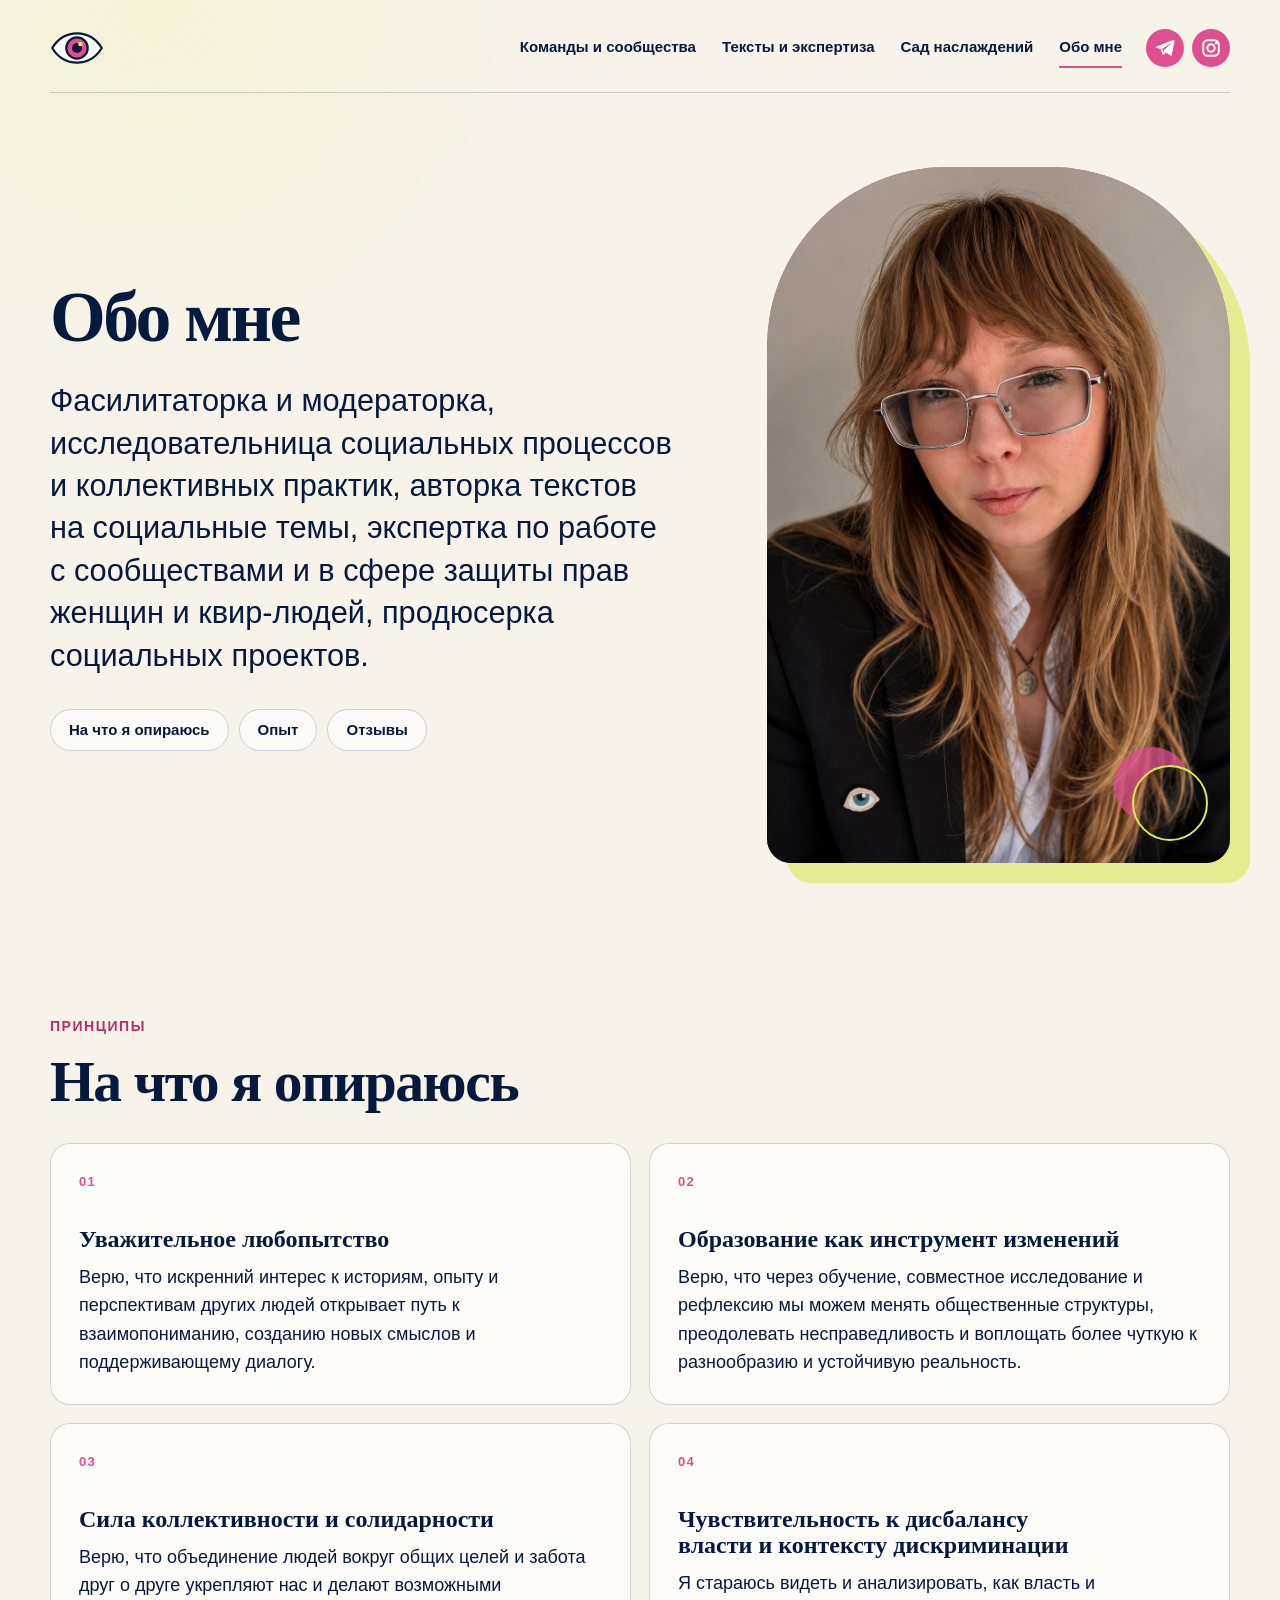
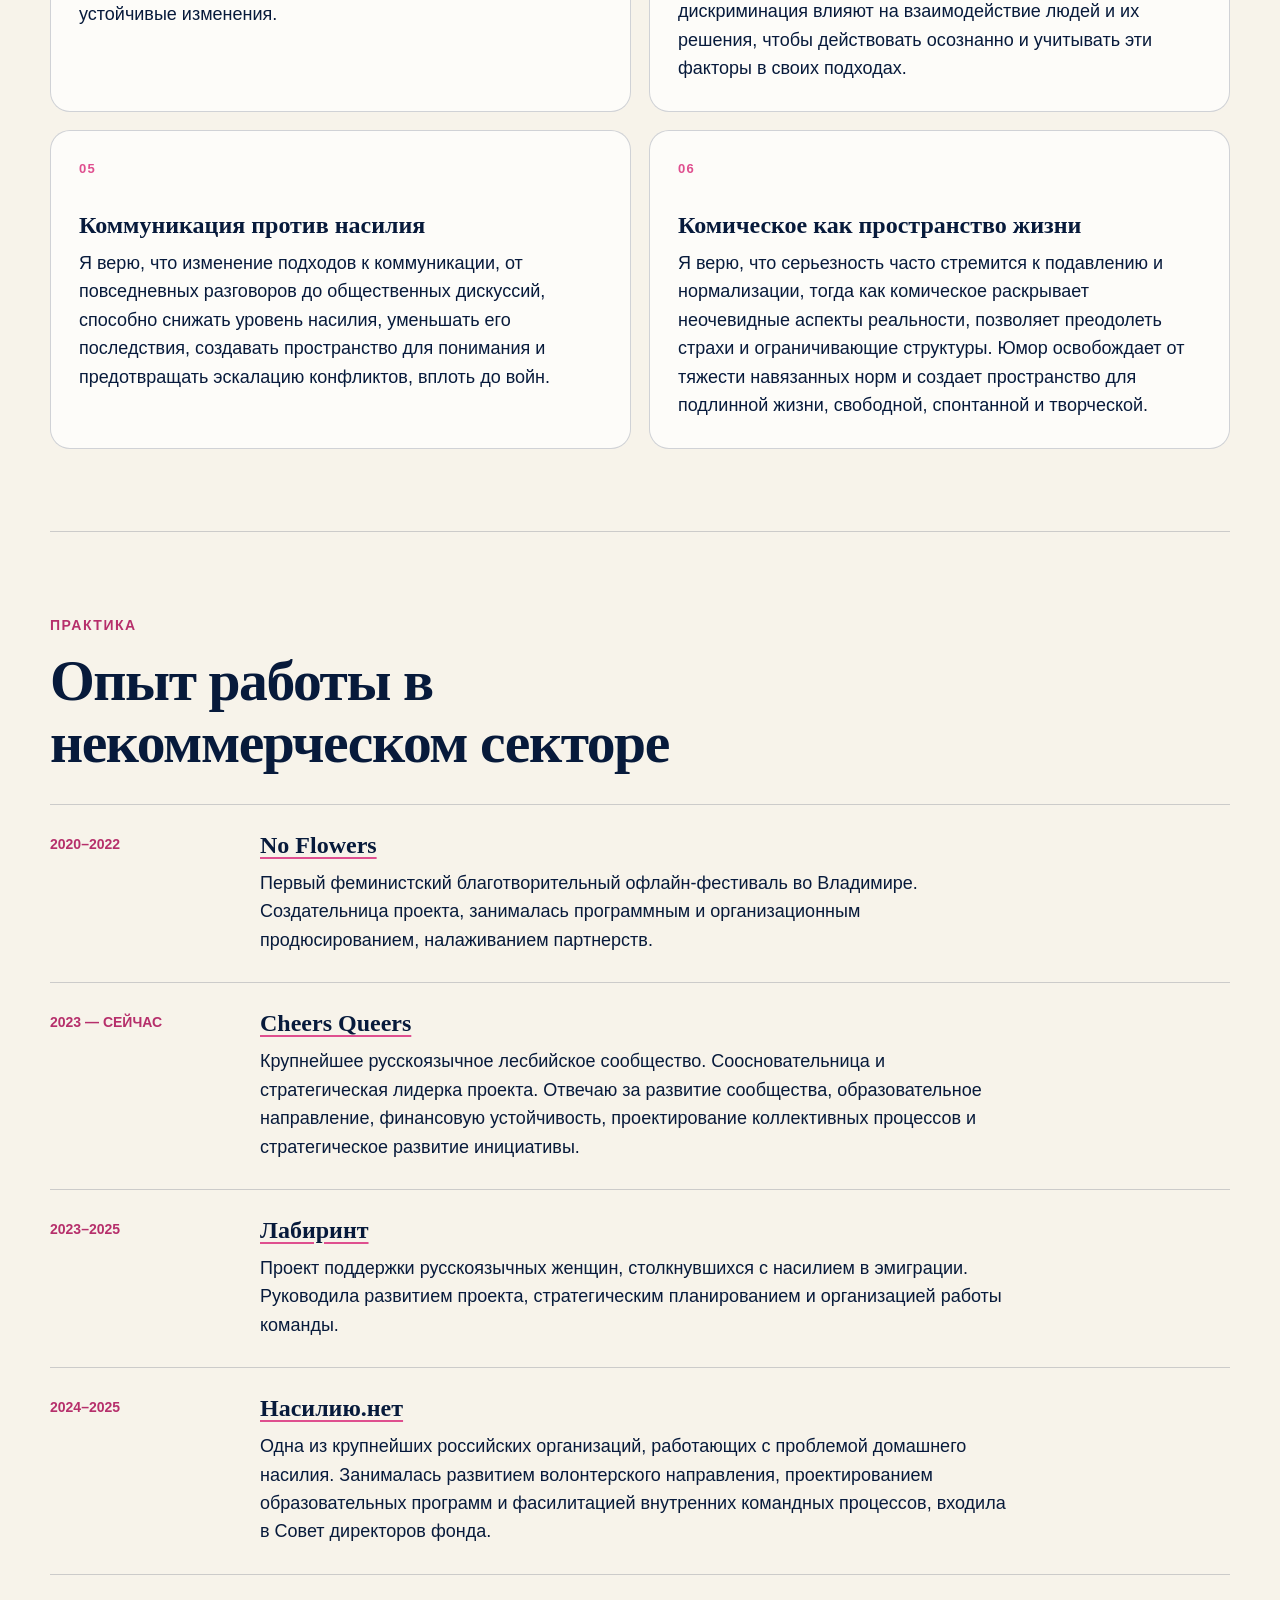
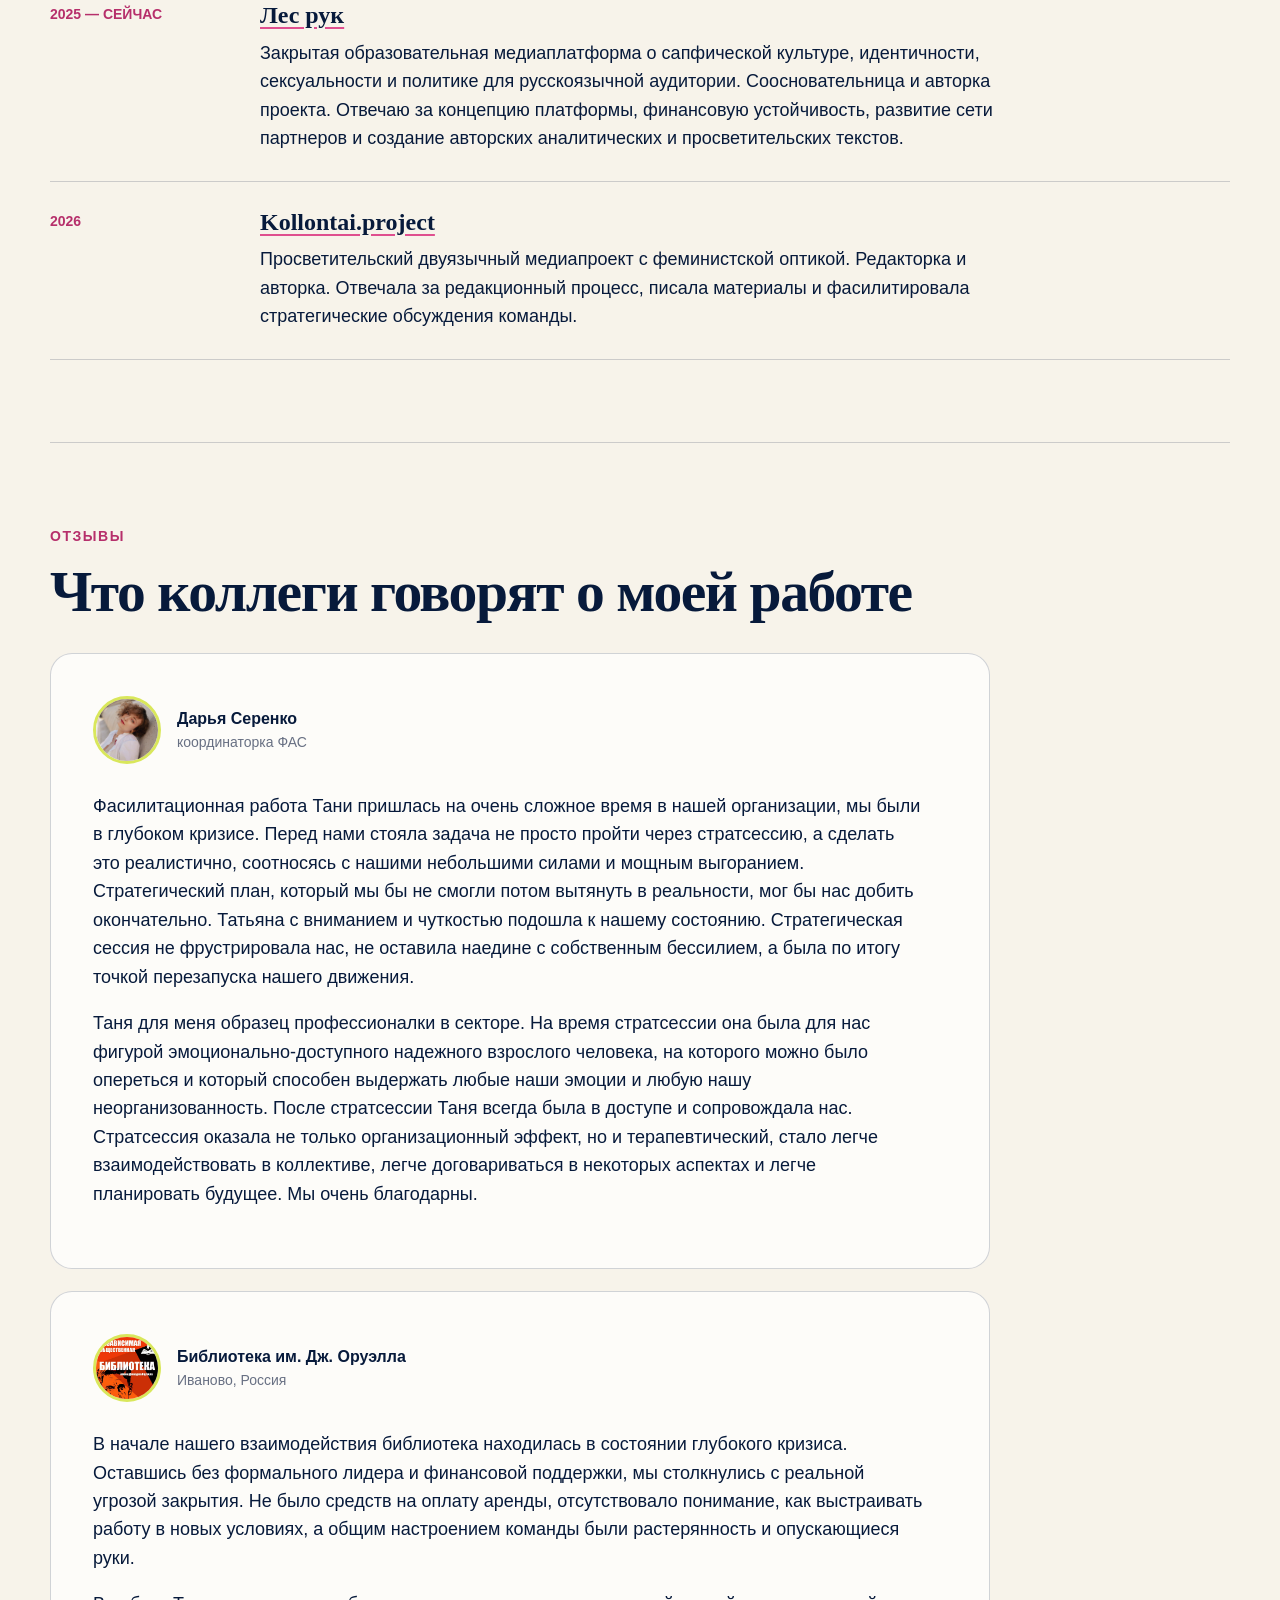
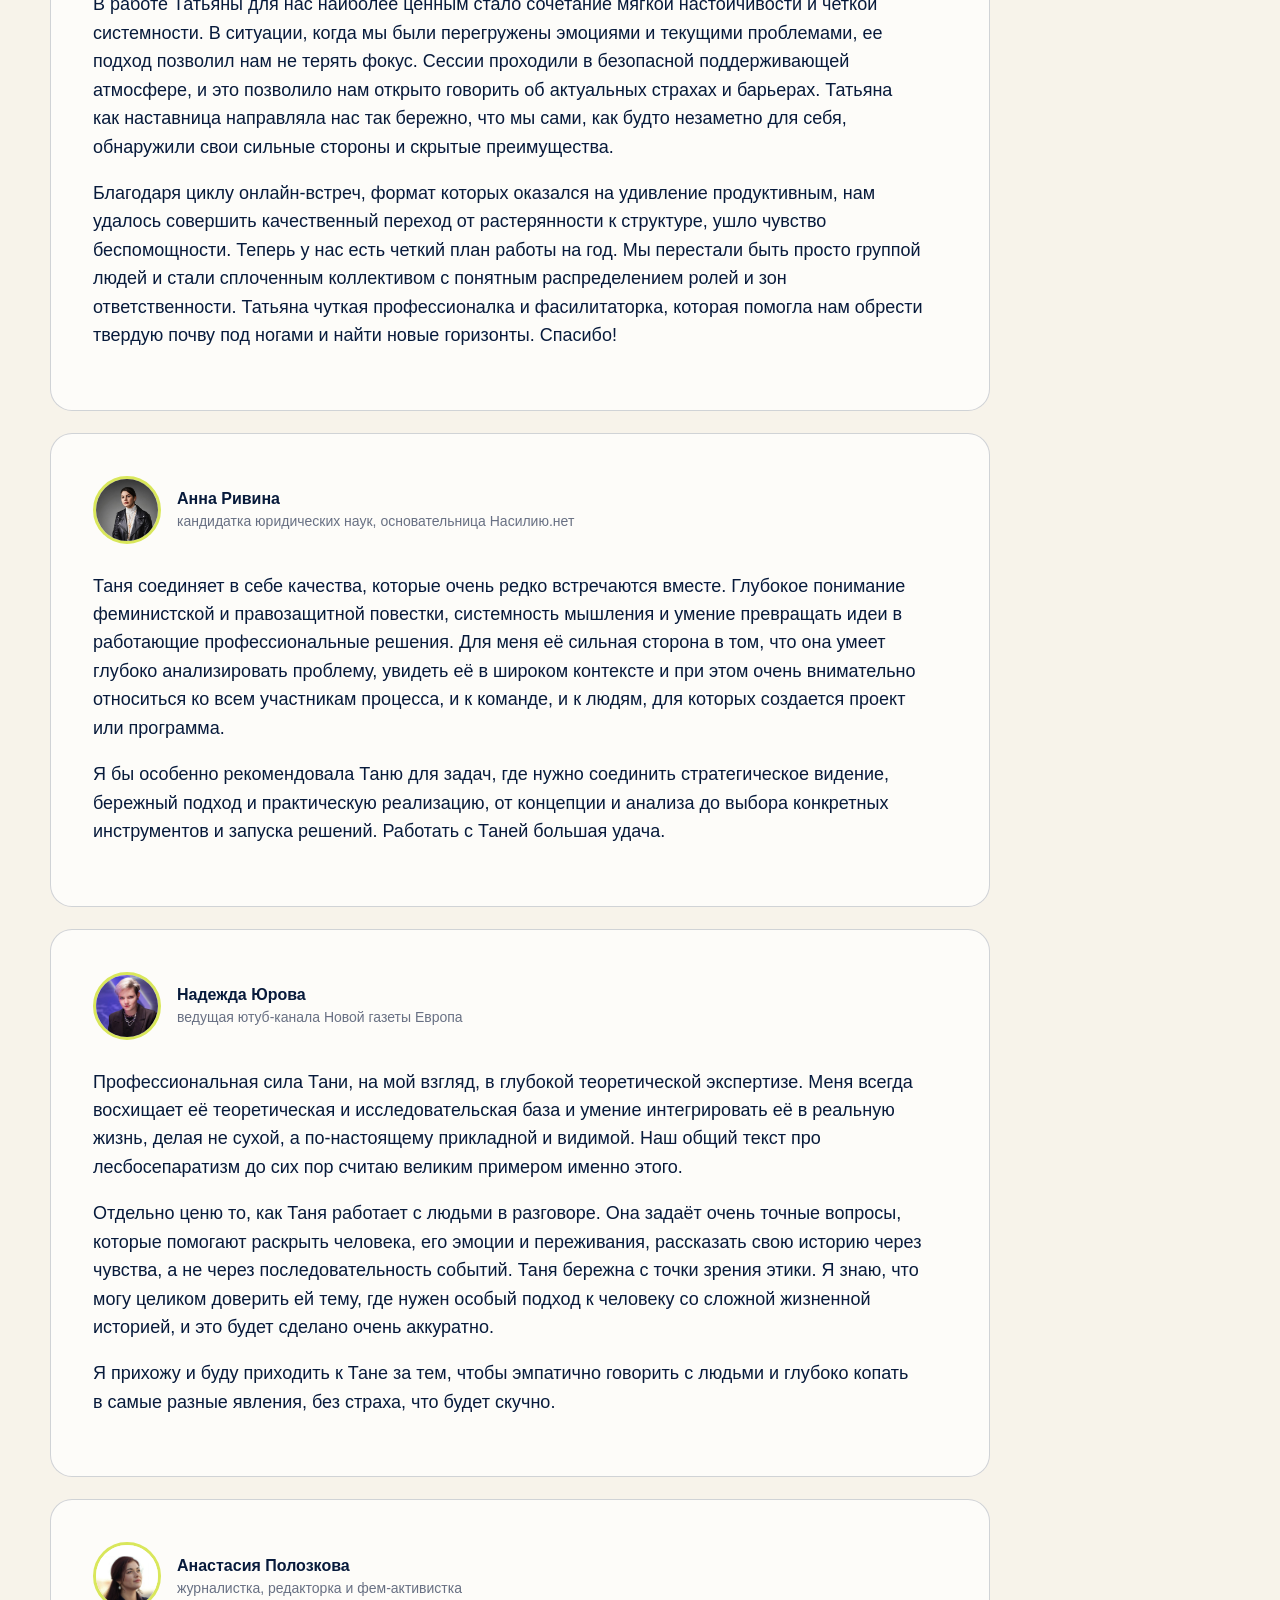
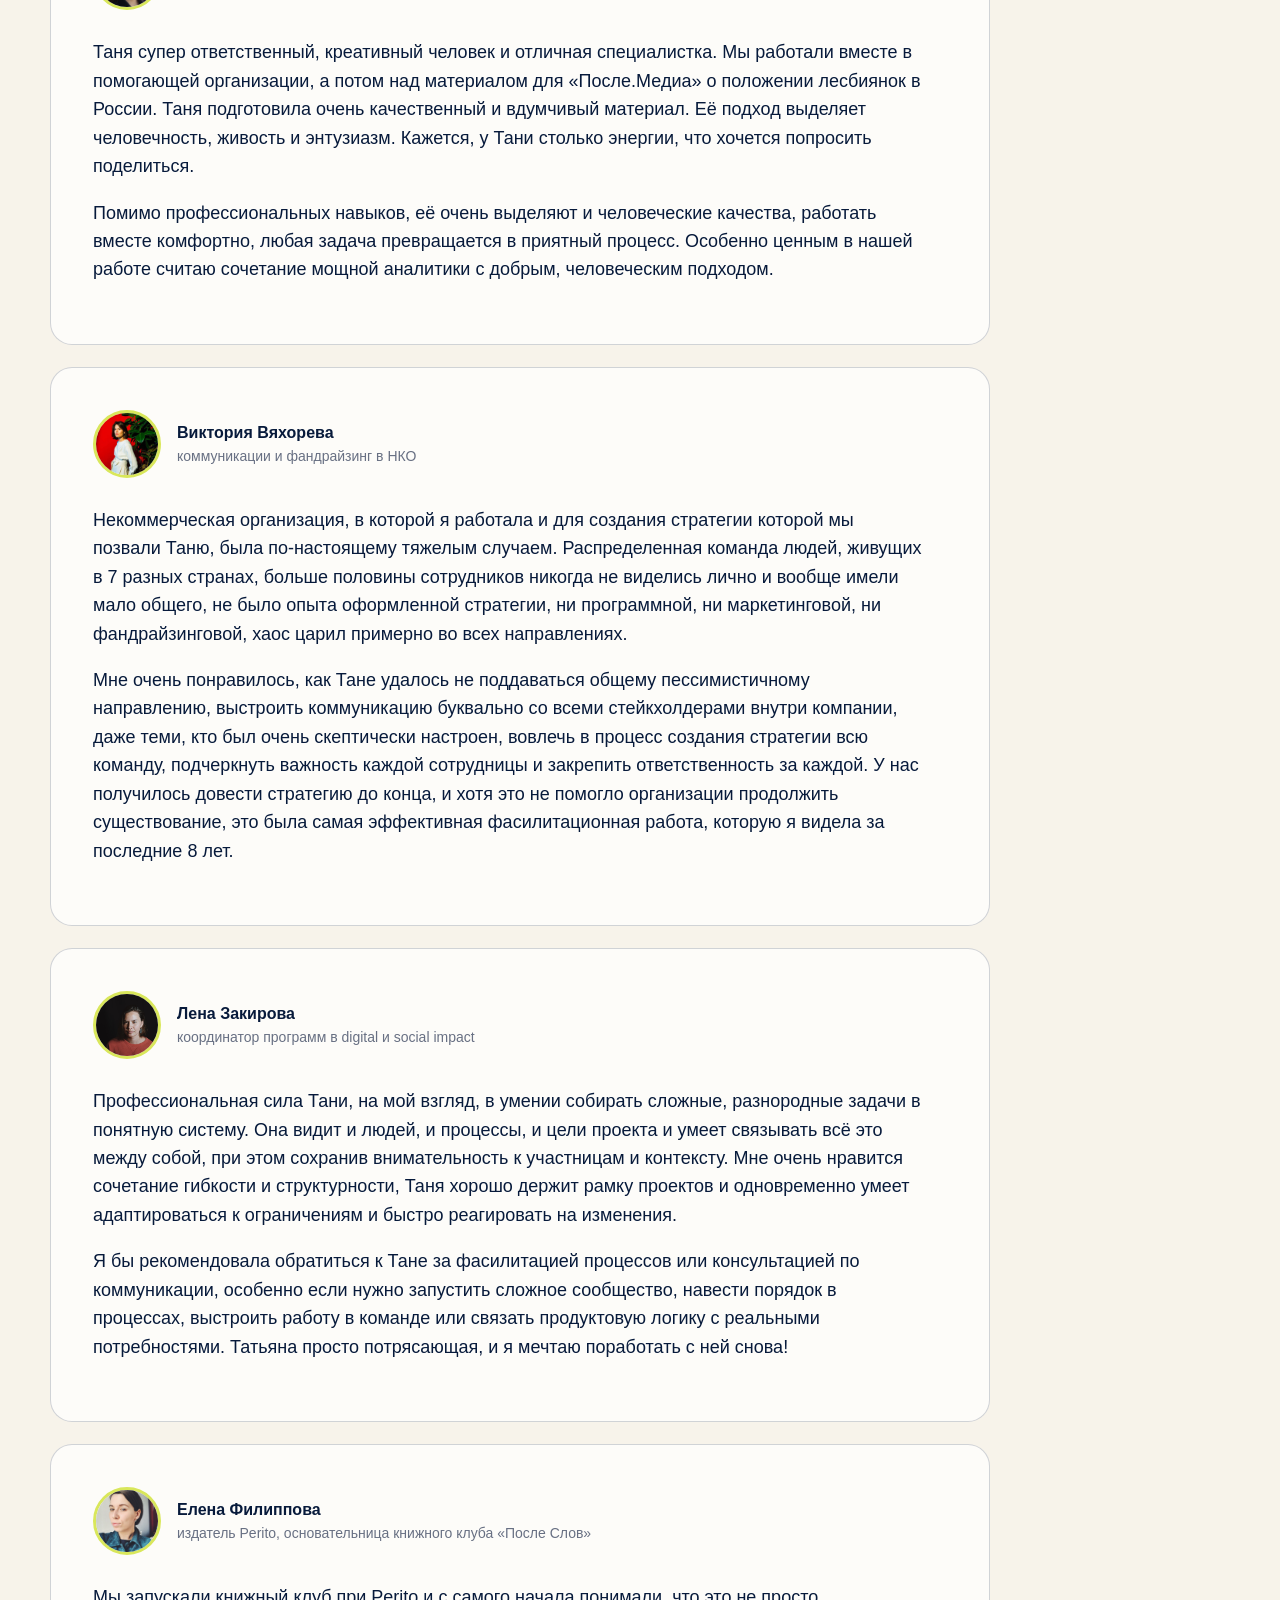
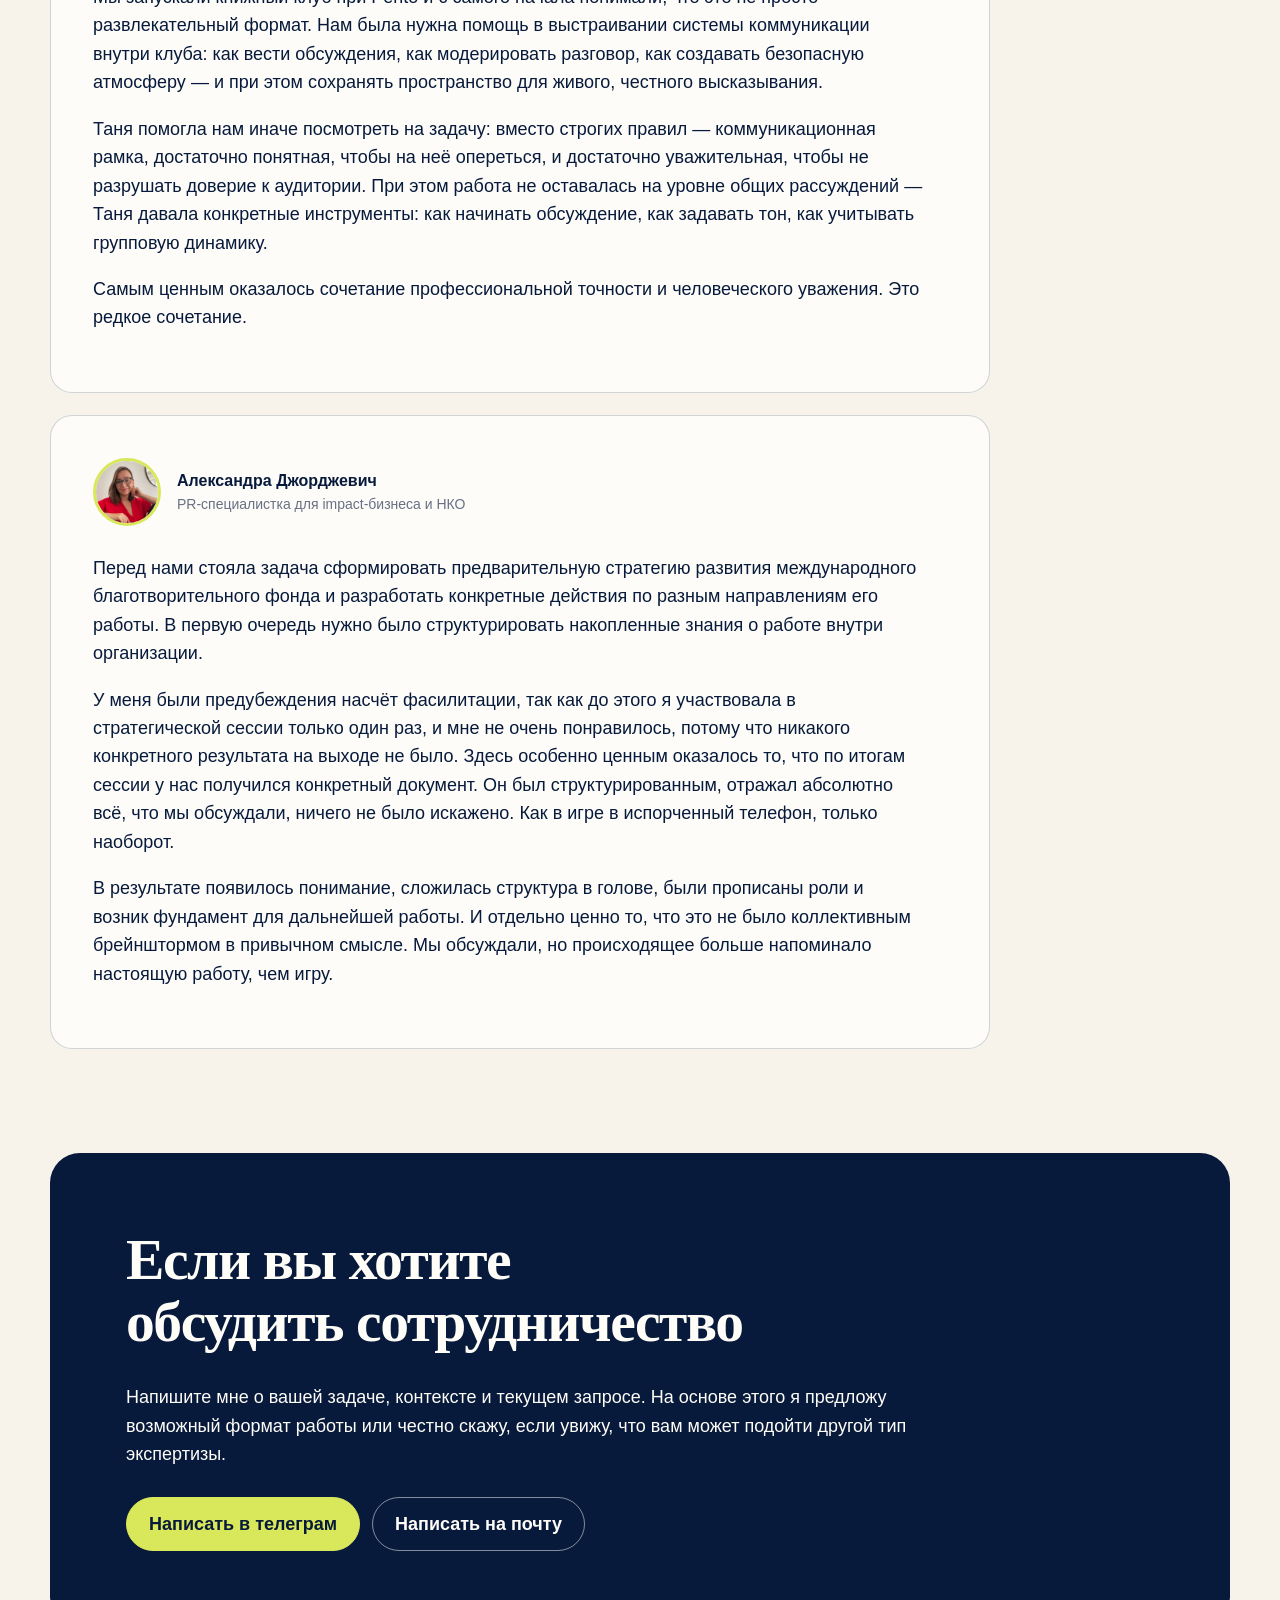
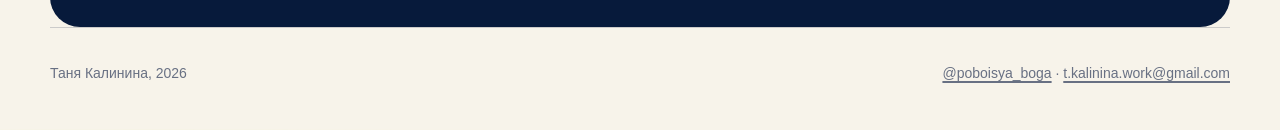
==== commit d40bfd77: "Paradise_1" ====
--- a/about/index.html
+++ b/about/index.html
@@ -27,8 +27,8 @@
 <meta property="og:image:height" content="630">
 <meta property="og:image:alt" content="Таня Калинина, фасилитаторка и авторка текстов">
 <meta name="twitter:card" content="summary_large_image">
-<link rel="stylesheet" href="/styles.css?v=9">
-<script src="/site.js?v=9" defer></script>
+<link rel="stylesheet" href="/styles.css?v=10">
+<script src="/site.js?v=10" defer></script>
 <script type="application/ld+json">
 {
  "@context": "https://schema.org",
@@ -85,6 +85,7 @@
   <nav class="topnav" id="site-menu" aria-label="Разделы сайта">
     <a href="/teams/">Команды и сообщества</a>
     <a href="/texts/">Тексты и экспертиза</a>
+    <a href="/lesbian_paradise/" data-track="garden_menu_click">Сад наслаждений</a>
     <a href="/about/" aria-current="page">Обо мне</a>
   </nav>
   <nav class="header-socials" aria-label="Социальные сети">
@@ -145,17 +146,6 @@
   </div>
 
   <div class="review">
-    <div class="said"><img src="/img/people/privalova.jpg" alt="Вика Привалова" width="220" height="220" loading="lazy"><p class="who"><b>Вика Привалова</b>фандрайзерка, создательница социальных проектов, координаторка ФАС</p></div>
-    <p>Я взаимодействовала с Таней в нескольких разных контекстах и ролях, и для меня ценно, что наше сотрудничество постепенно выросло из отдельных фасилитационных процессов в настоящее партнёрство.</p>
-    <p>Мы работали вместе на стратегической сессии движения, частью которого я являюсь. Это была команда с накопленной усталостью, разными представлениями о будущем и необходимостью принимать решения. Процесс был непростым, но необходимым для этого коллектива и в итоге обернулся конкретным планом, на который можно опираться.</p>
-    <p>Особенно я ценю Танину способность выдерживать неопределённость и оставаться в тонусе, когда команда уже буквально на последнем дыхании. В гражданском секторе, где кризисы, выгорание и отсутствие идеальных решений скорее норма, чем исключение, это невероятно важное качество. Она не усиливает тревогу, которой и так достаточно, и не предлагает искусственно простых ответов, а помогает удерживать фокус на процессе до момента, когда становится хотя бы немного понятнее, куда двигаться дальше.</p>
-    <p>Позже я пригласила Таню провести стратегическую сессию для арт-медиа проекта kollontai.project, который я основала. Там было важно посмотреть на проект со стороны и честно соотнести большие идеи с реальными возможностями и состоянием команды. После сессии мы продолжили работать вместе: начали редактировать и писать тексты для проекта. У Тани есть энергия и желание привносить что-то своё в проекты, которые ей действительно нравятся. Она умеет работать самостоятельно и самоорганизованно, и для меня очень ценно, что на неё можно положиться.</p>
-    <p>В итоге мы вместе запустили «Сложные разговоры» — программу о конфликтах, обратной связи, власти, ответственности и сложных решениях. И здесь наше партнёрство для меня раскрылось уже в полную силу. Для меня это про способность разделять ответственность, договариваться, слышать другого человека и при этом сохранять собственную позицию. С Таней можно спорить, приносить совсем сырые идеи, обсуждать их и вместе доводить до работающей формы.</p>
-    <p>И отдельно для меня очень важен её юмор. Умение вовремя разрядить обстановку, не обесценивая происходящее, кажется мне крайне недооценённым профессиональным качеством и иногда буквально целительной практикой. Иногда возможность вместе рассмеяться возвращает способность дышать, думать и продолжать разговор.</p>
-    <p>Наверное, именно это сочетание я больше всего ценю в работе и партнёрстве с Таней: структура, надёжность, разделённая ответственность, внимание к собственным реакциям и к другим людям, способность выдерживать сложность и при этом не делать её тяжелее, чем она уже есть.</p>
-  </div>
-
-  <div class="review">
     <div class="said"><img src="/img/people/library.jpg" alt="Библиотека им. Дж. Оруэлла" width="220" height="220" loading="lazy"><p class="who"><b>Библиотека им. Дж. Оруэлла</b>Иваново, Россия</p></div>
     <p>В начале нашего взаимодействия библиотека находилась в состоянии глубокого кризиса. Оставшись без формального лидера и финансовой поддержки, мы столкнулись с реальной угрозой закрытия. Не было средств на оплату аренды, отсутствовало понимание, как выстраивать работу в новых условиях, а общим настроением команды были растерянность и опускающиеся руки.</p>
     <p>В работе Татьяны для нас наиболее ценным стало сочетание мягкой настойчивости и четкой системности. В ситуации, когда мы были перегружены эмоциями и текущими проблемами, ее подход позволил нам не терять фокус. Сессии проходили в безопасной поддерживающей атмосфере, и это позволило нам открыто говорить об актуальных страхах и барьерах. Татьяна как наставница направляла нас так бережно, что мы сами, как будто незаметно для себя, обнаружили свои сильные стороны и скрытые преимущества.</p>
--- a/styles.css
+++ b/styles.css
@@ -180,7 +180,7 @@
   align-items: center;
   justify-content: flex-end;
   gap: 10px 26px;
-  flex-wrap: wrap;
+  flex-wrap: nowrap;
   font-size: 15px;
   font-weight: 650;
 }
@@ -938,6 +938,57 @@
 }
 
 footer span:last-child { text-align: right; }
+
+@media (max-width: 1100px) {
+  .topbar { gap: 12px; }
+  .topnav { gap: 10px 16px; font-size: 14px; }
+  .header-socials { gap: 6px; margin-left: 2px; }
+}
+
+@media (max-width: 820px) {
+  .topbar { align-items: center; gap: 10px; }
+  .menu-toggle {
+    display: inline-flex;
+    flex: 0 0 auto;
+    align-items: center;
+    gap: 10px;
+    min-height: 42px;
+    padding: 8px 13px;
+    color: var(--ink);
+    background: var(--lime);
+    border: 1px solid var(--ink);
+    border-radius: 999px;
+    cursor: pointer;
+    font-size: 13px;
+    font-weight: 800;
+  }
+  .menu-lines { display: grid; gap: 5px; width: 18px; }
+  .menu-lines i { display: block; width: 18px; height: 2px; background: currentColor; transition: transform 160ms ease; }
+  .menu-toggle[aria-expanded="true"] .menu-lines i:first-child { transform: translateY(3.5px) rotate(45deg); }
+  .menu-toggle[aria-expanded="true"] .menu-lines i:last-child { transform: translateY(-3.5px) rotate(-45deg); }
+  .topnav {
+    position: absolute;
+    top: calc(100% + 10px);
+    left: 0;
+    right: 0;
+    display: grid;
+    gap: 0;
+    padding: 10px;
+    text-align: left;
+    background: var(--ink);
+    border-radius: 18px;
+    box-shadow: var(--shadow);
+    opacity: 0;
+    visibility: hidden;
+    transform: translateY(-8px);
+    transition: opacity 160ms ease, transform 160ms ease, visibility 160ms ease;
+    margin-left: 0;
+  }
+  .header-socials { margin-left: auto; }
+  .menu-open .topnav { opacity: 1; visibility: visible; transform: none; }
+  .topnav a { padding: 13px 14px; color: var(--white); border: 0; border-radius: 11px; }
+  .topnav a:hover, .topnav a[aria-current="page"] { color: var(--ink); background: var(--lime); }
+}
 
 @media (max-width: 860px) {
   .hero { grid-template-columns: 1fr; }
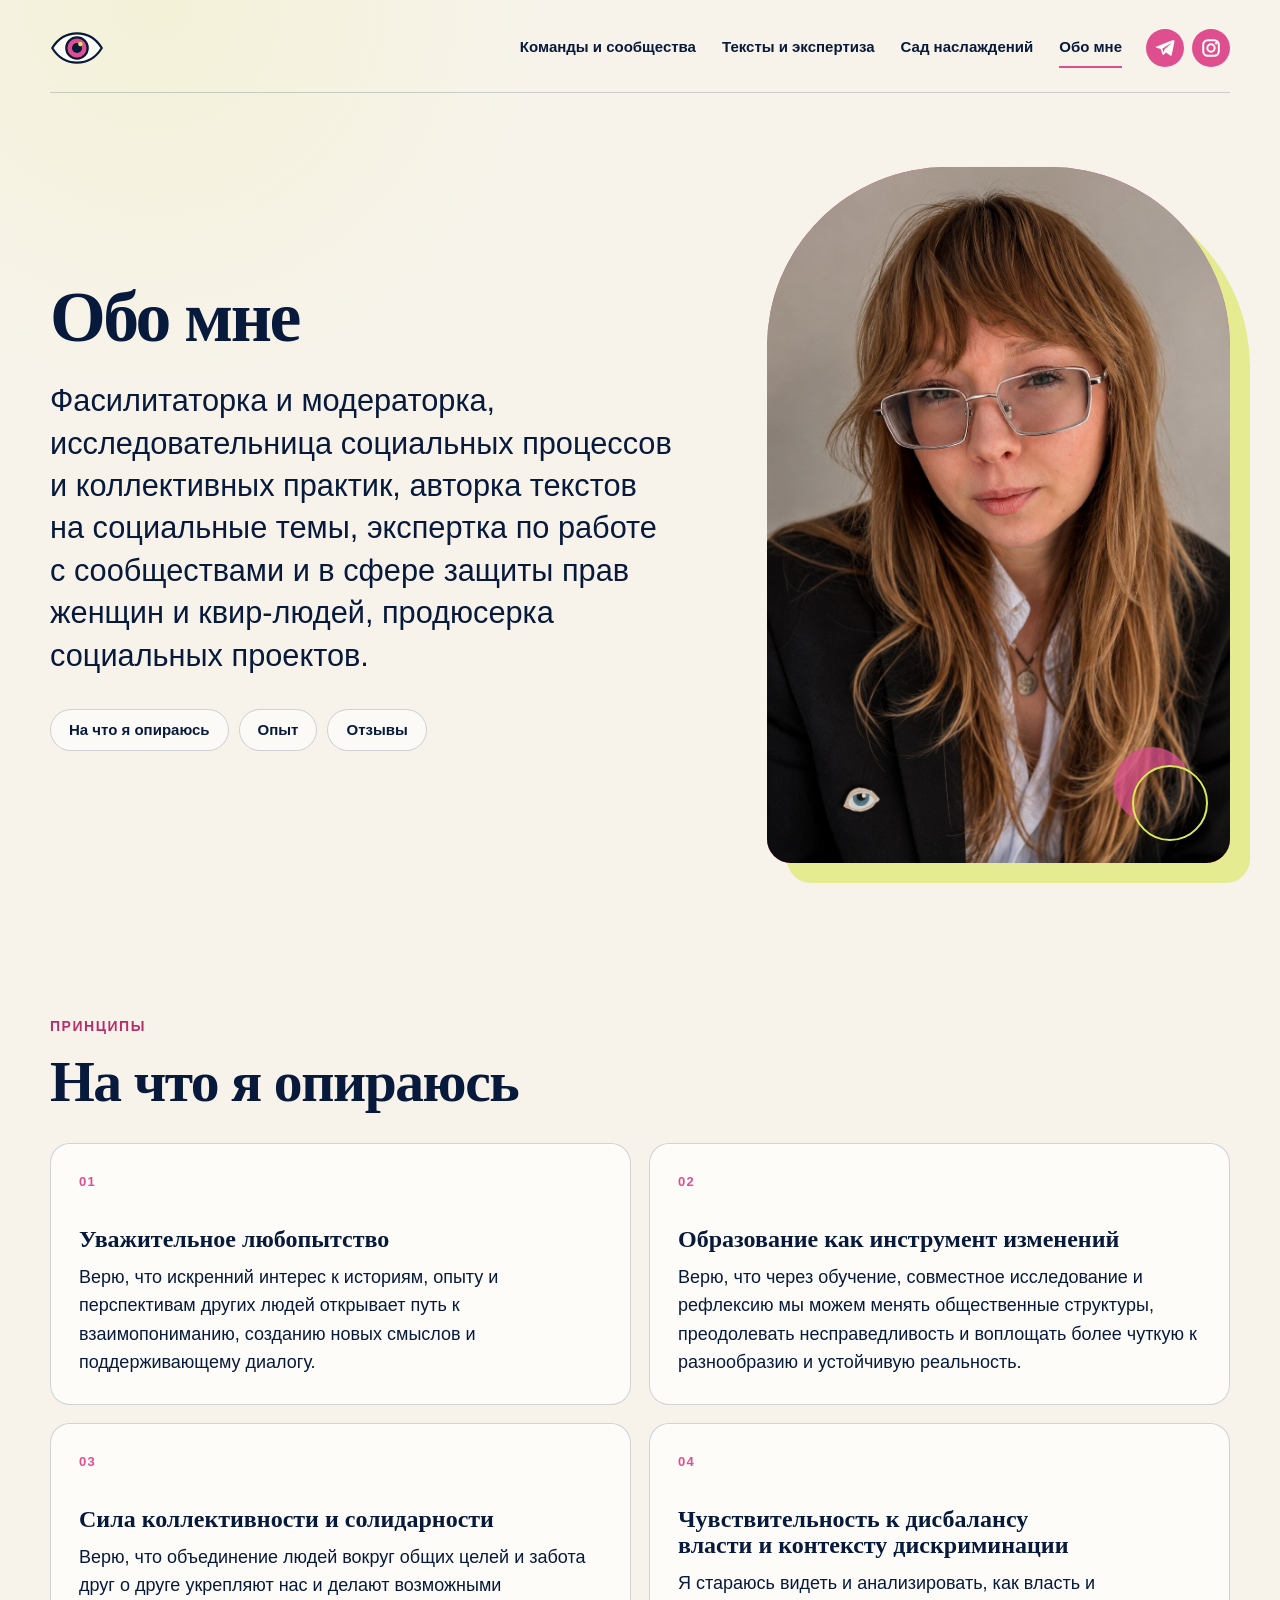
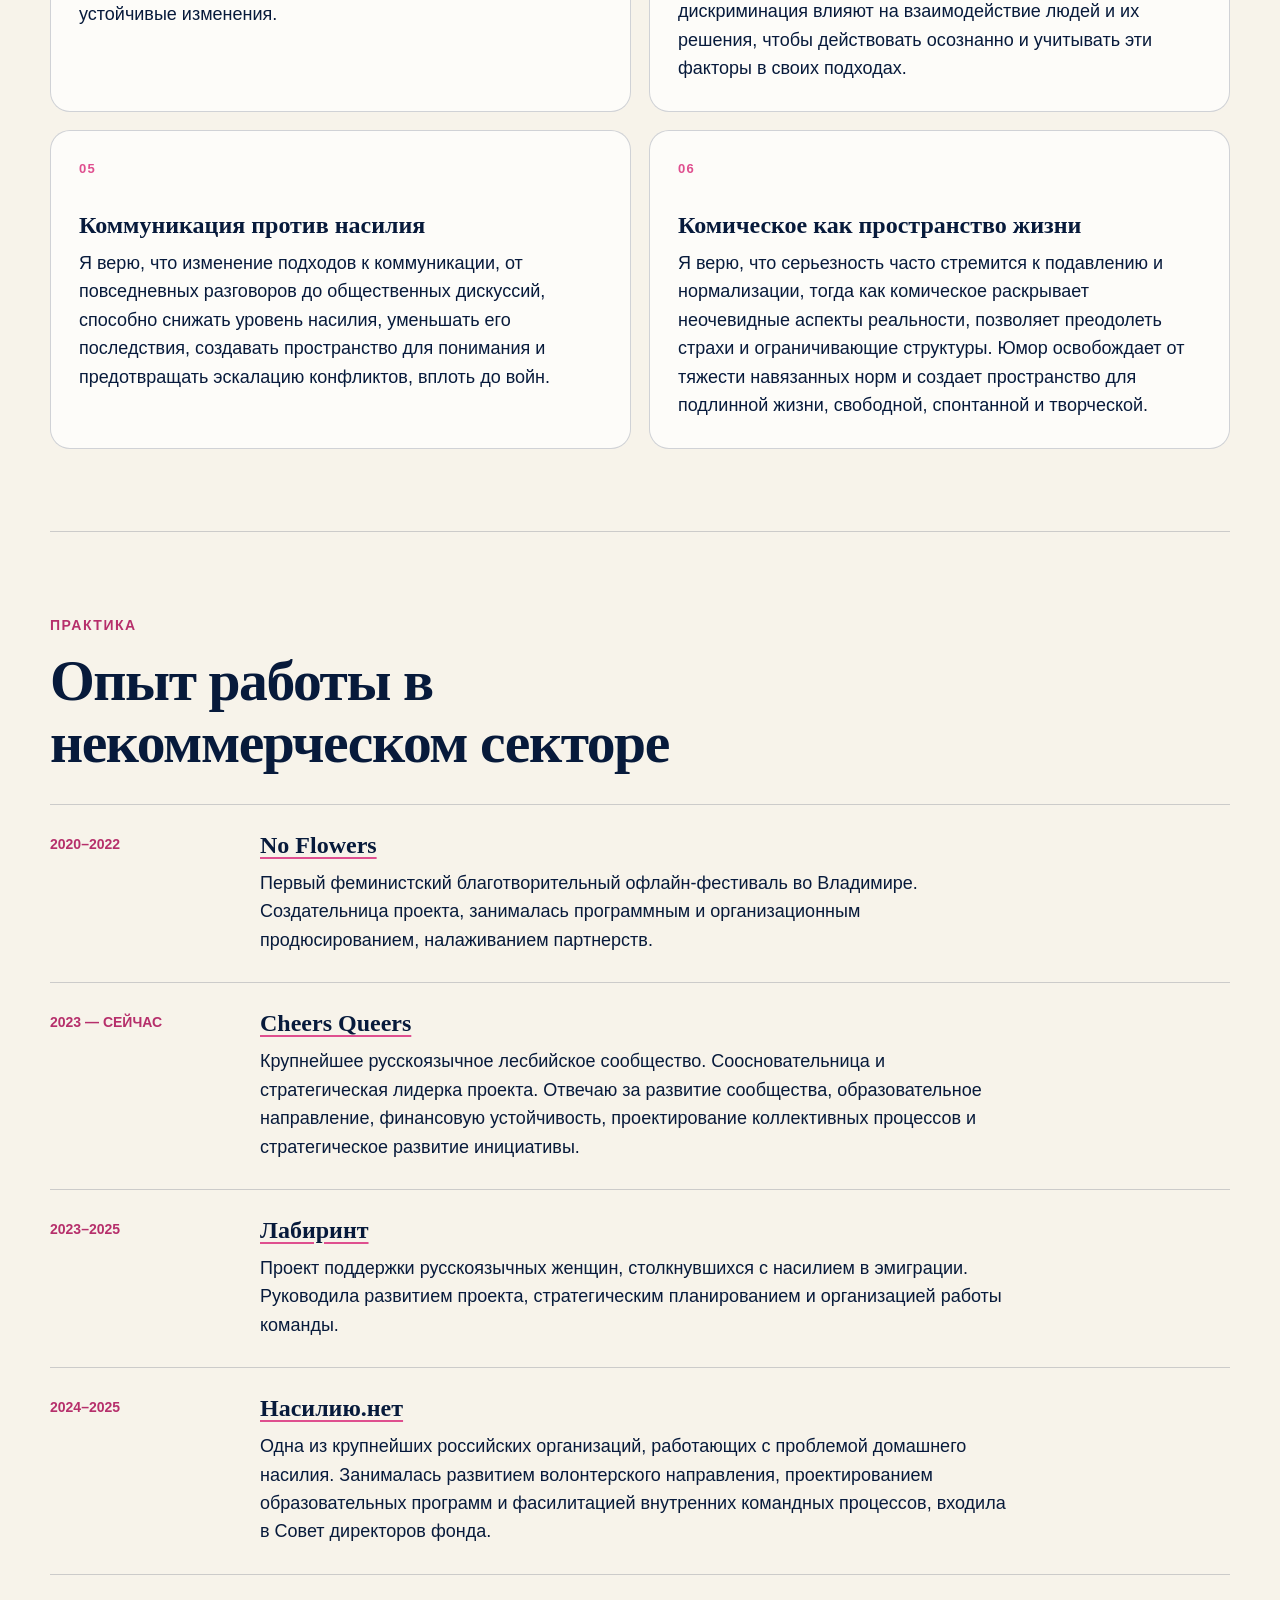
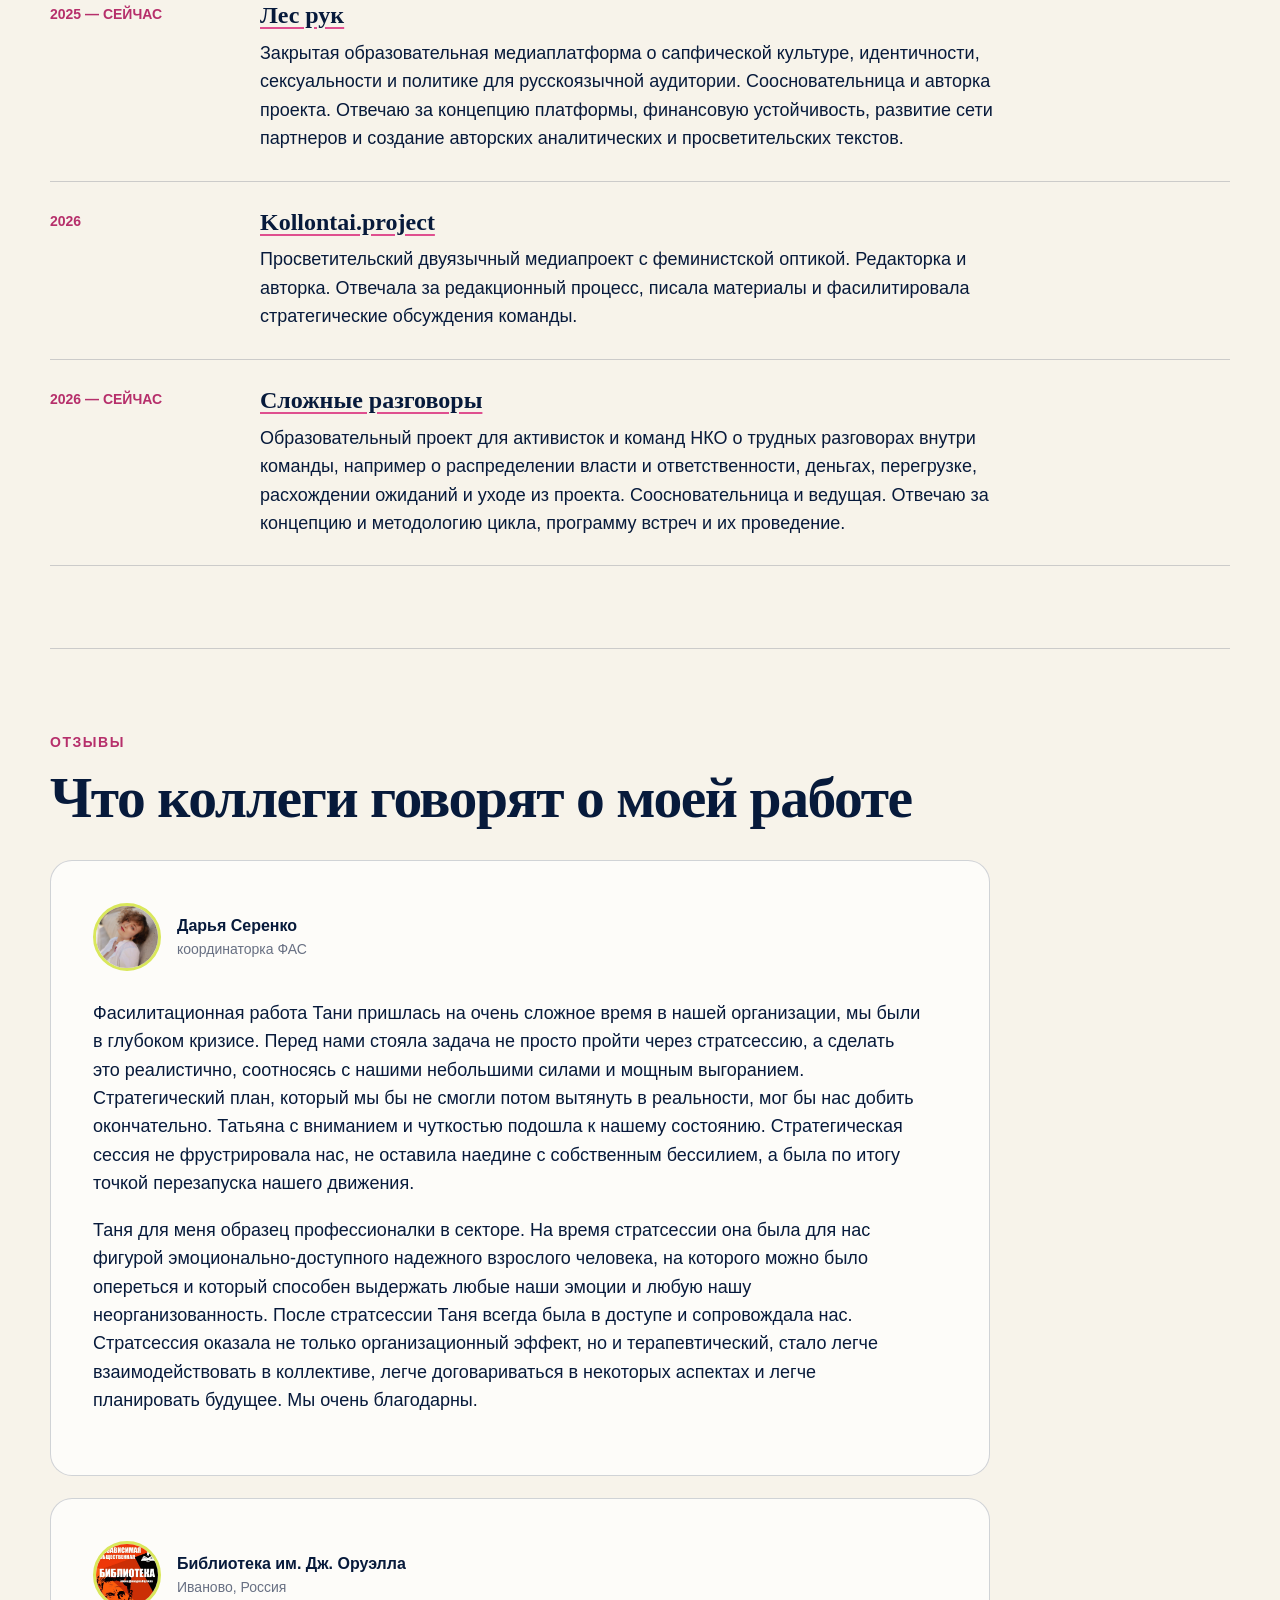
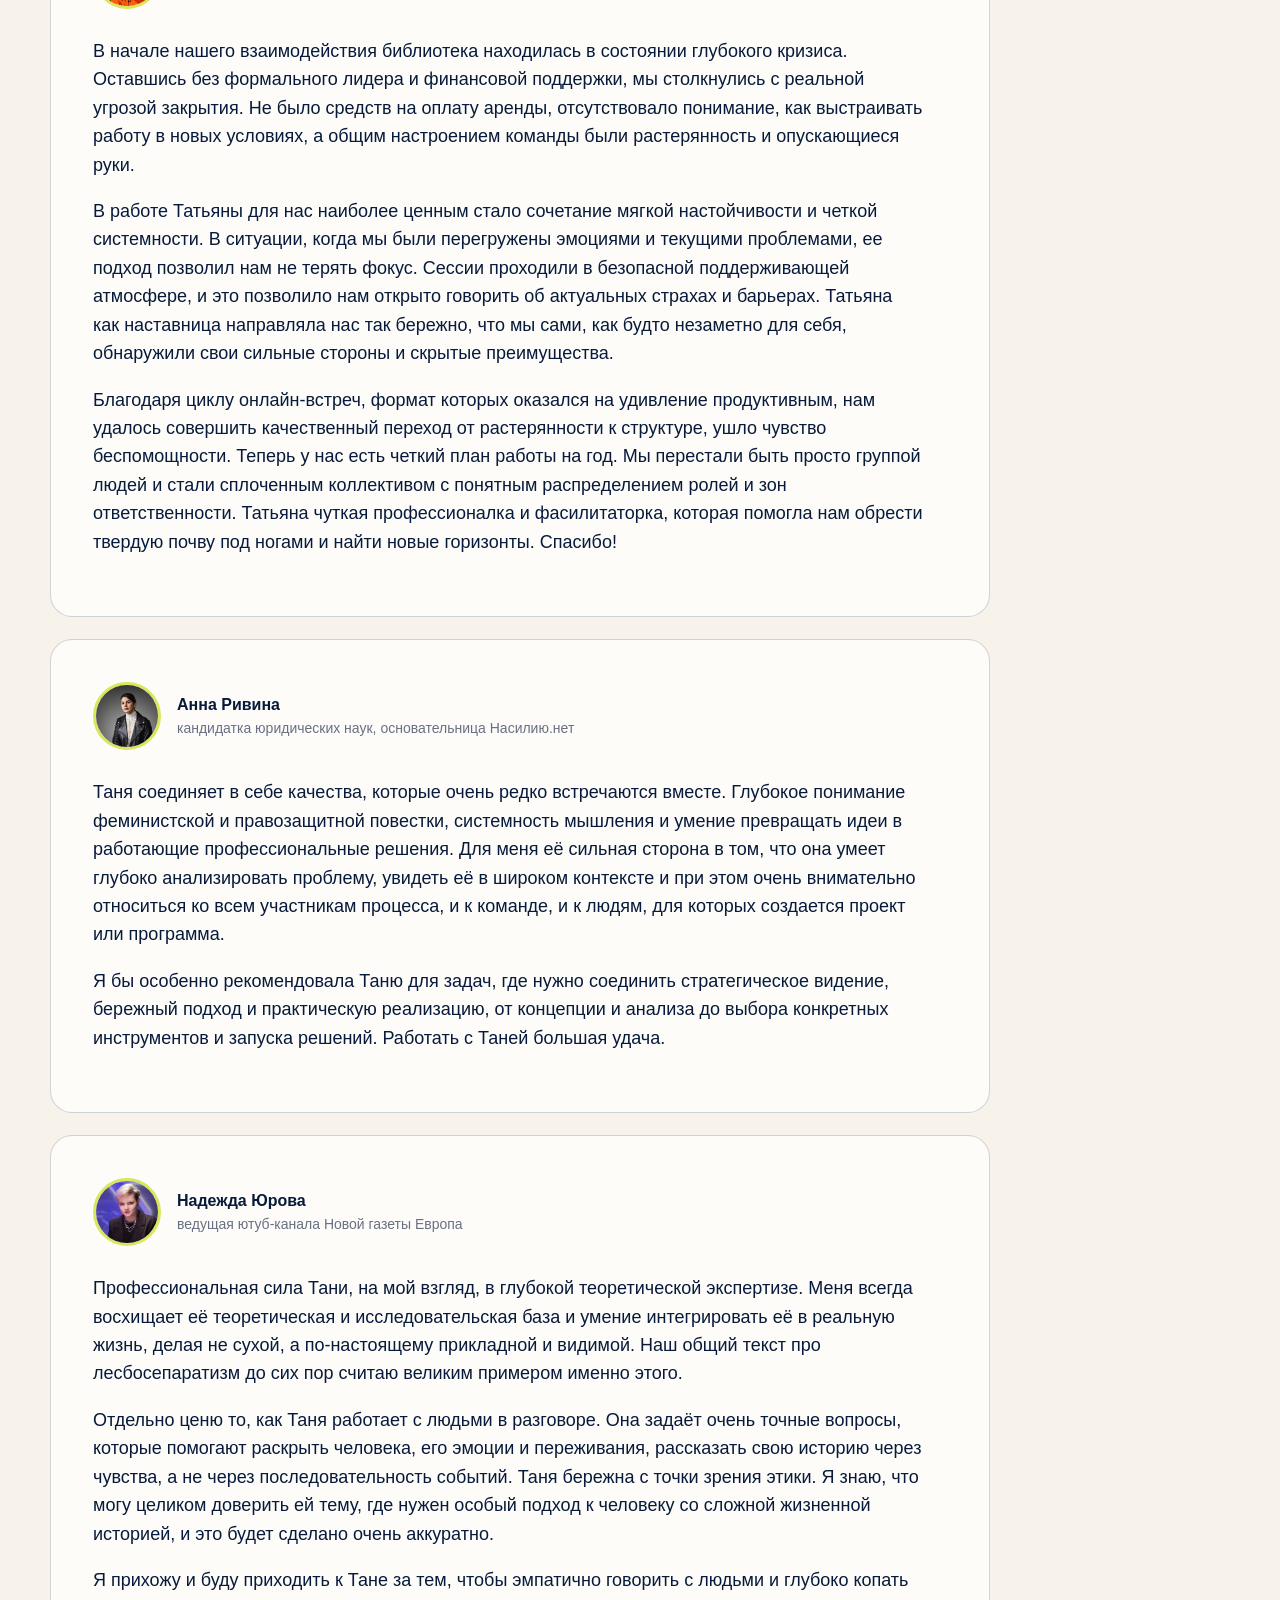
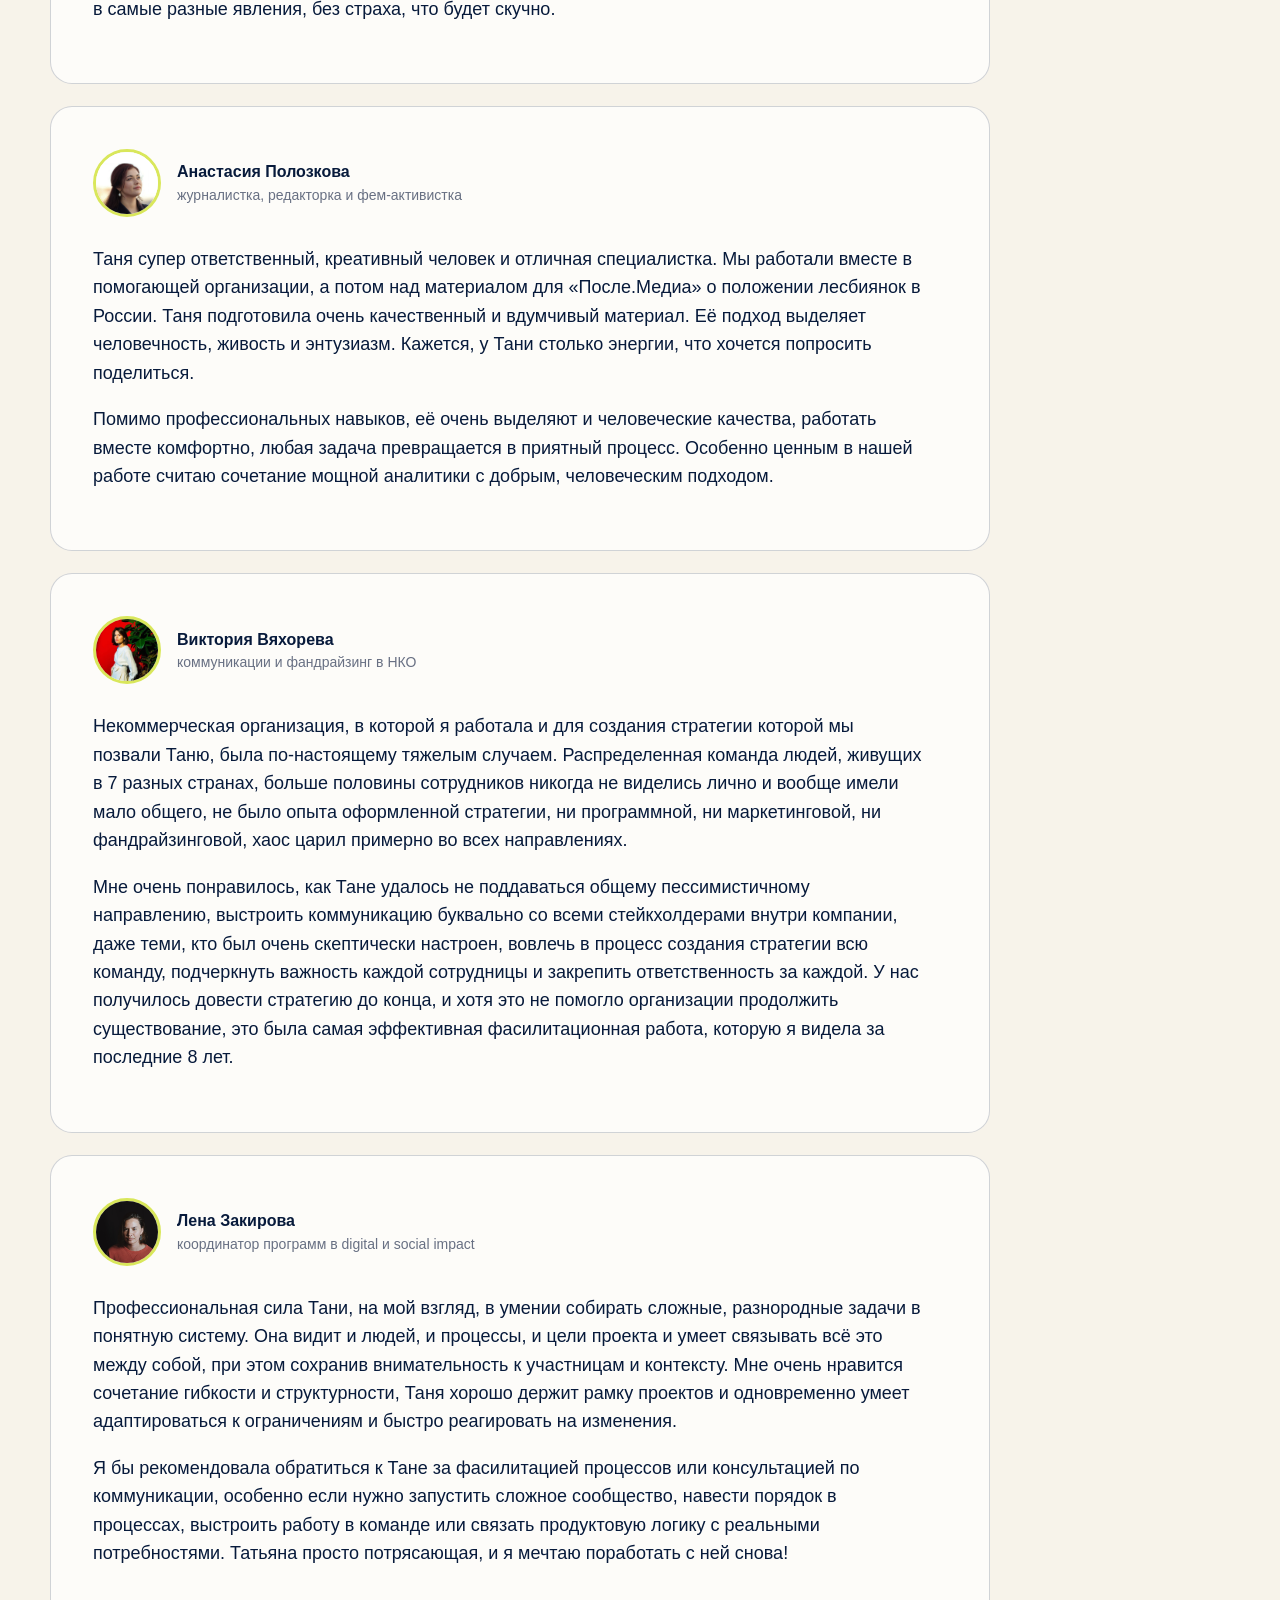
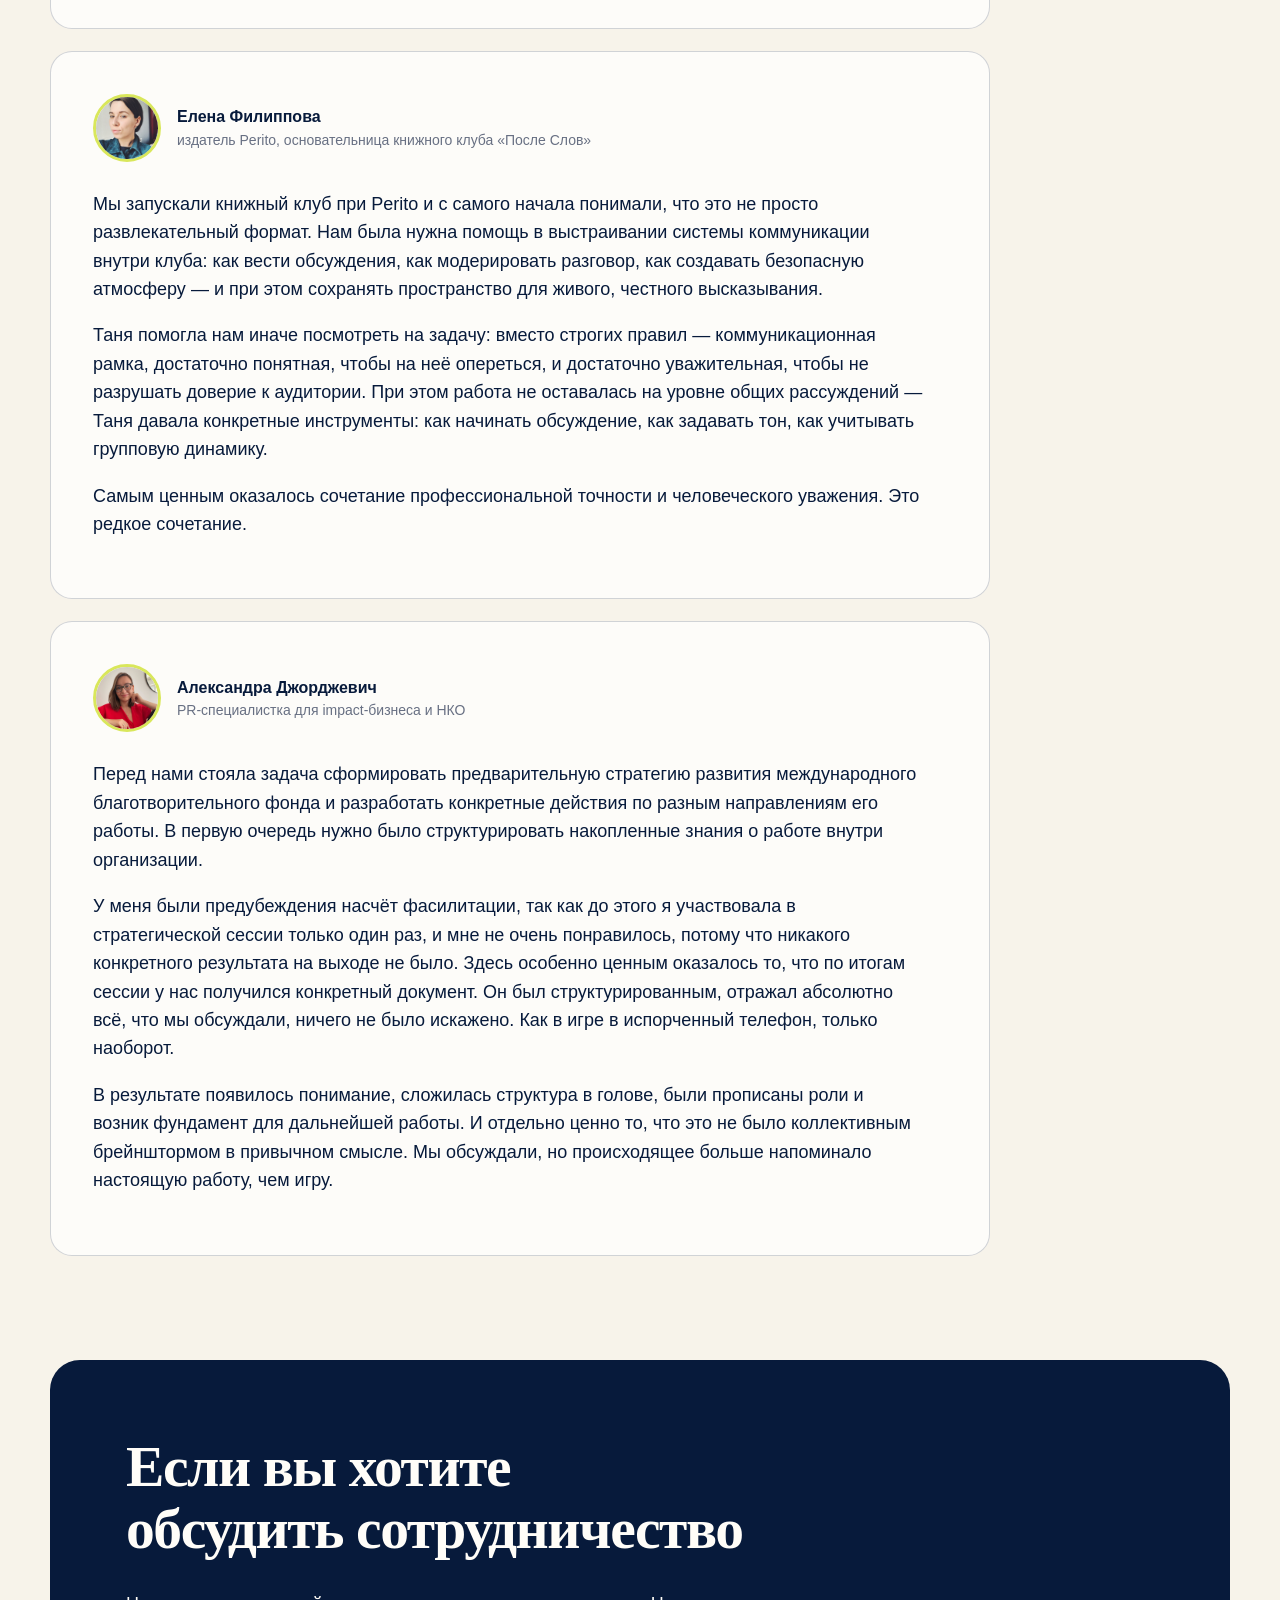
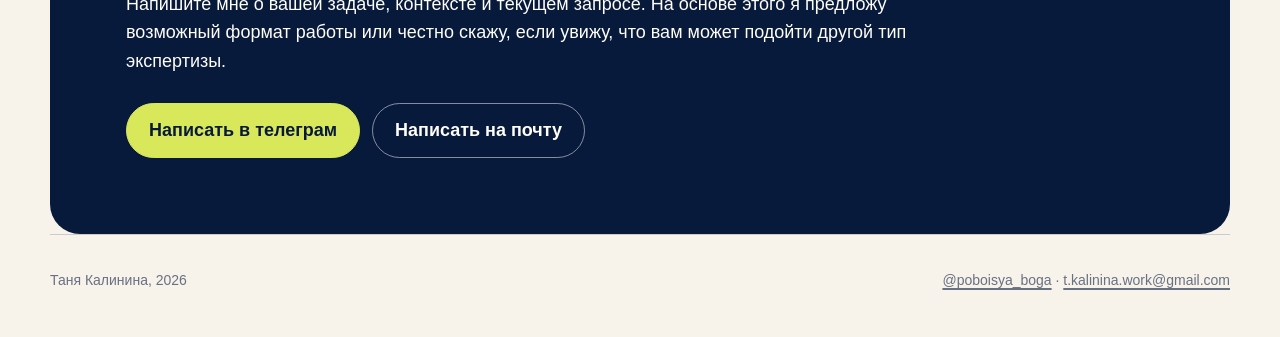
==== commit f4e5bfe8: "27.11.26" ====
--- a/about/index.html
+++ b/about/index.html
@@ -132,6 +132,7 @@
     <li><span class="when">2024–2025</span><div><h4><a href="https://nasiliu.net/" target="_blank" rel="noopener noreferrer">Насилию.нет</a></h4><p>Одна из крупнейших российских организаций, работающих с проблемой домашнего насилия. Занималась развитием волонтерского направления, проектированием образовательных программ и фасилитацией внутренних командных процессов, входила в Совет директоров фонда.</p></div></li>
     <li><span class="when">2025 — сейчас</span><div><h4><a href="https://www.patreon.com/Cheers_Queers" target="_blank" rel="noopener noreferrer">Лес рук</a></h4><p>Закрытая образовательная медиаплатформа о сапфической культуре, идентичности, сексуальности и политике для русскоязычной аудитории. Соосновательница и авторка проекта. Отвечаю за концепцию платформы, финансовую устойчивость, развитие сети партнеров и создание авторских аналитических и просветительских текстов.</p></div></li>
     <li><span class="when">2026</span><div><h4><a href="https://www.instagram.com/kollontai.project?stkn=MXByOG9uOTU5Njc3Mw==" target="_blank" rel="noopener noreferrer">Kollontai.project</a></h4><p>Просветительский двуязычный медиапроект с феминистской оптикой. Редакторка и авторка. Отвечала за редакционный процесс, писала материалы и фасилитировала стратегические обсуждения команды.</p></div></li>
+    <li><span class="when">2026 — сейчас</span><div><h4><a href="https://braveconvos.space/" target="_blank" rel="noopener noreferrer">Сложные разговоры</a></h4><p>Образовательный проект для активисток и команд НКО о трудных разговорах внутри команды, например о распределении власти и ответственности, деньгах, перегрузке, расхождении ожиданий и уходе из проекта. Соосновательница и ведущая. Отвечаю за концепцию и методологию цикла, программу встреч и их проведение.</p></div></li>
   </ul>
 </section>
 
